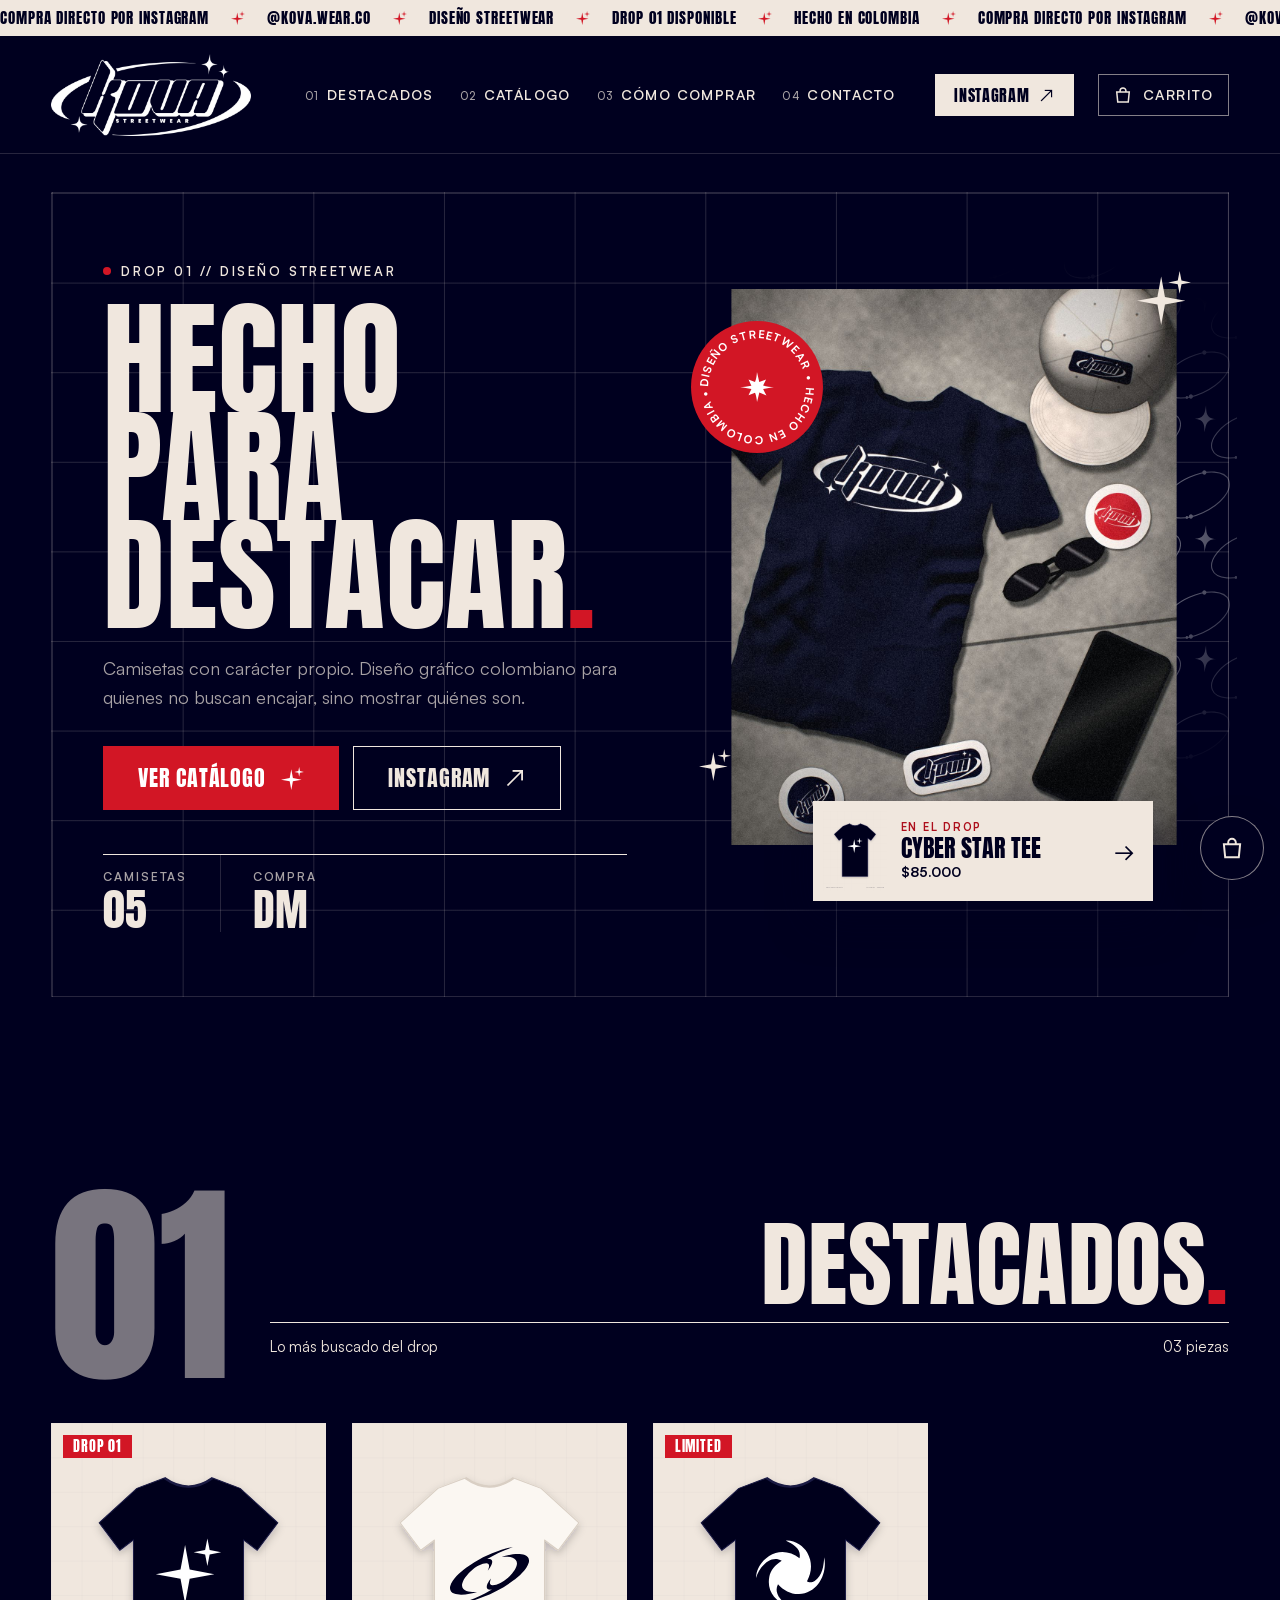
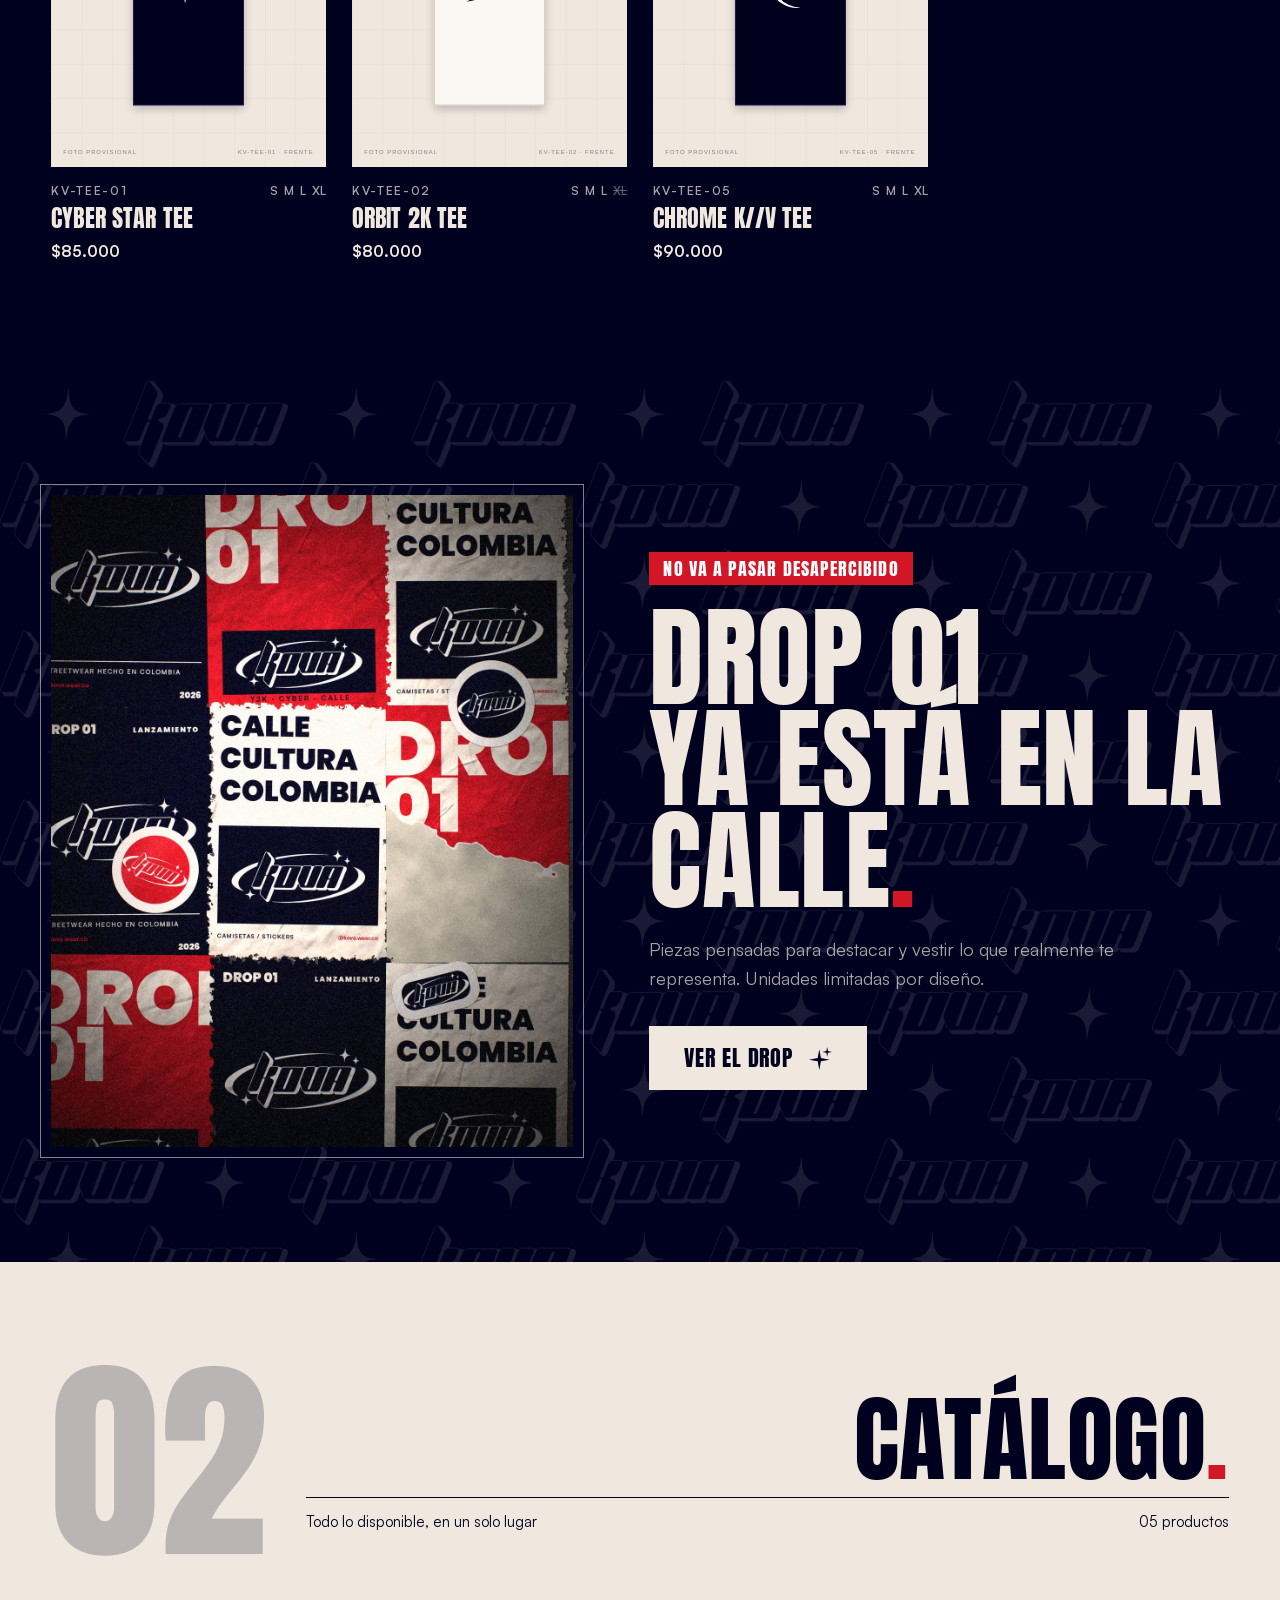
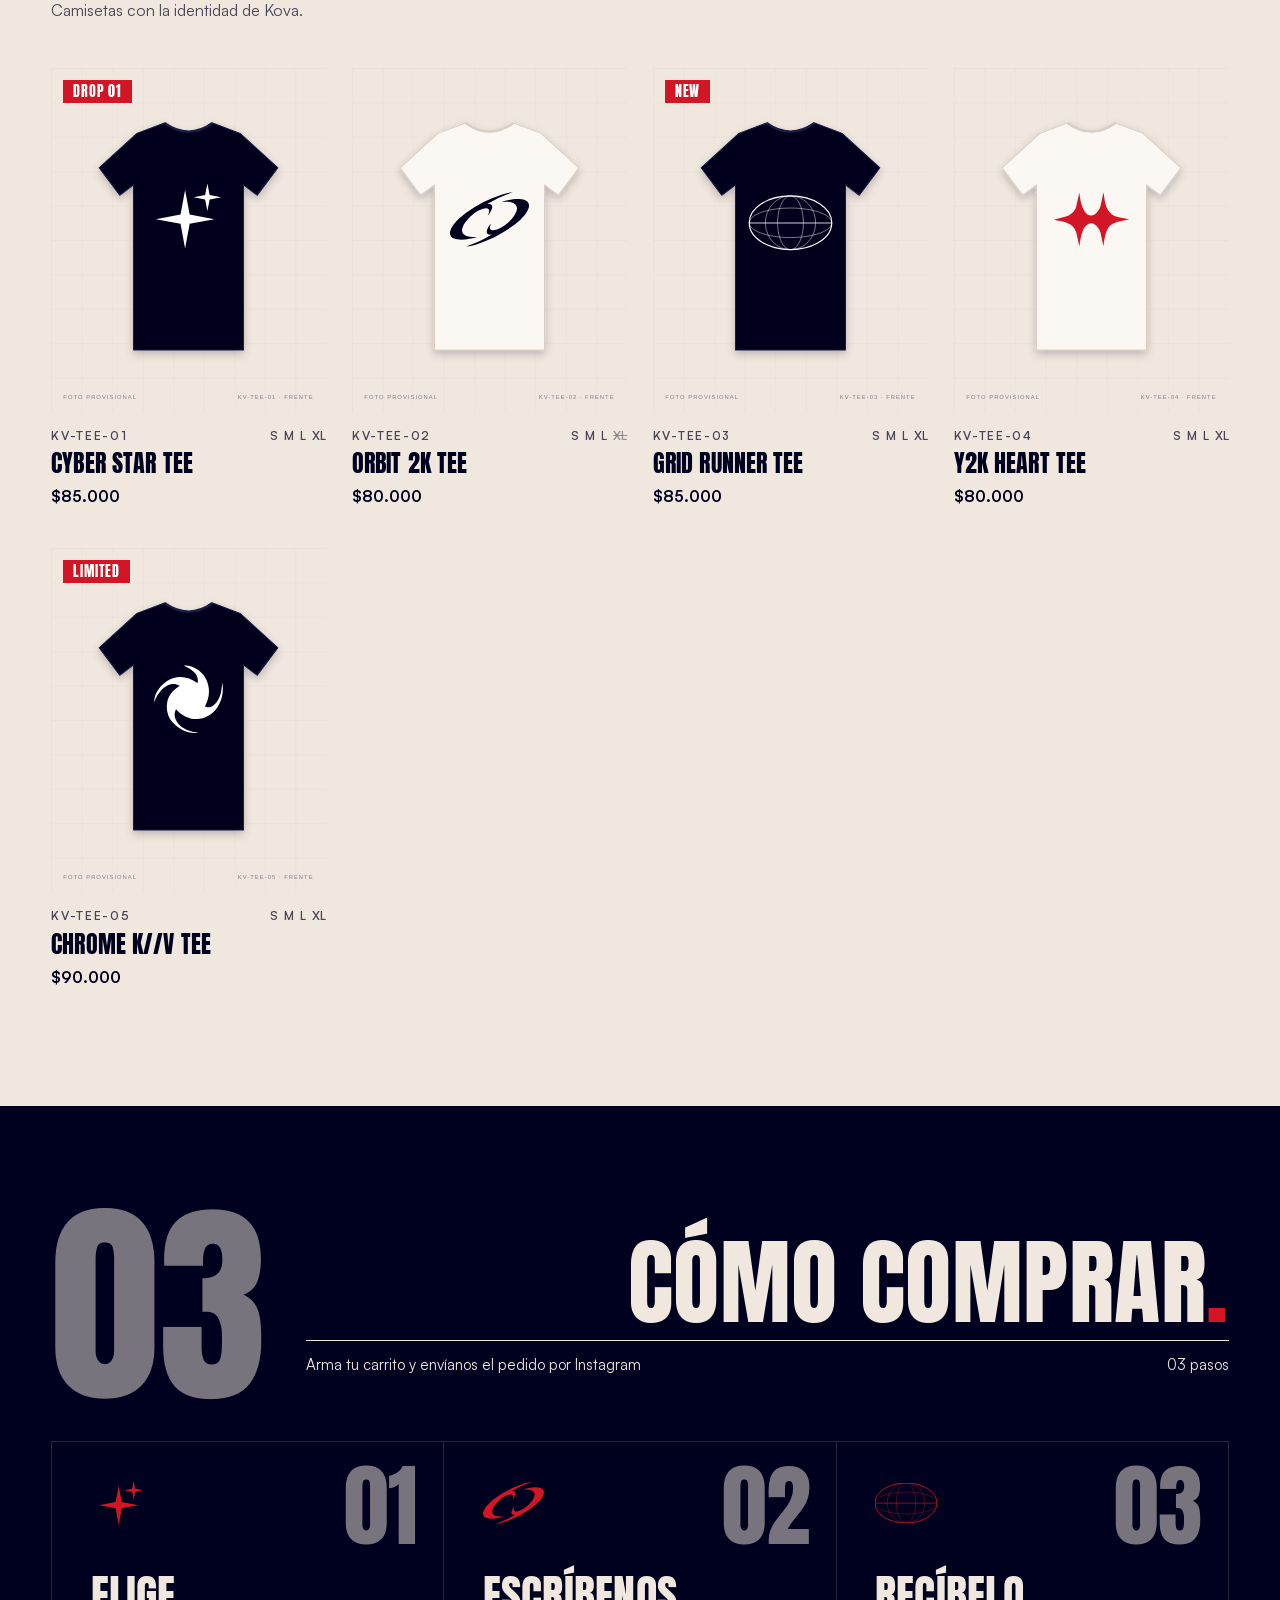
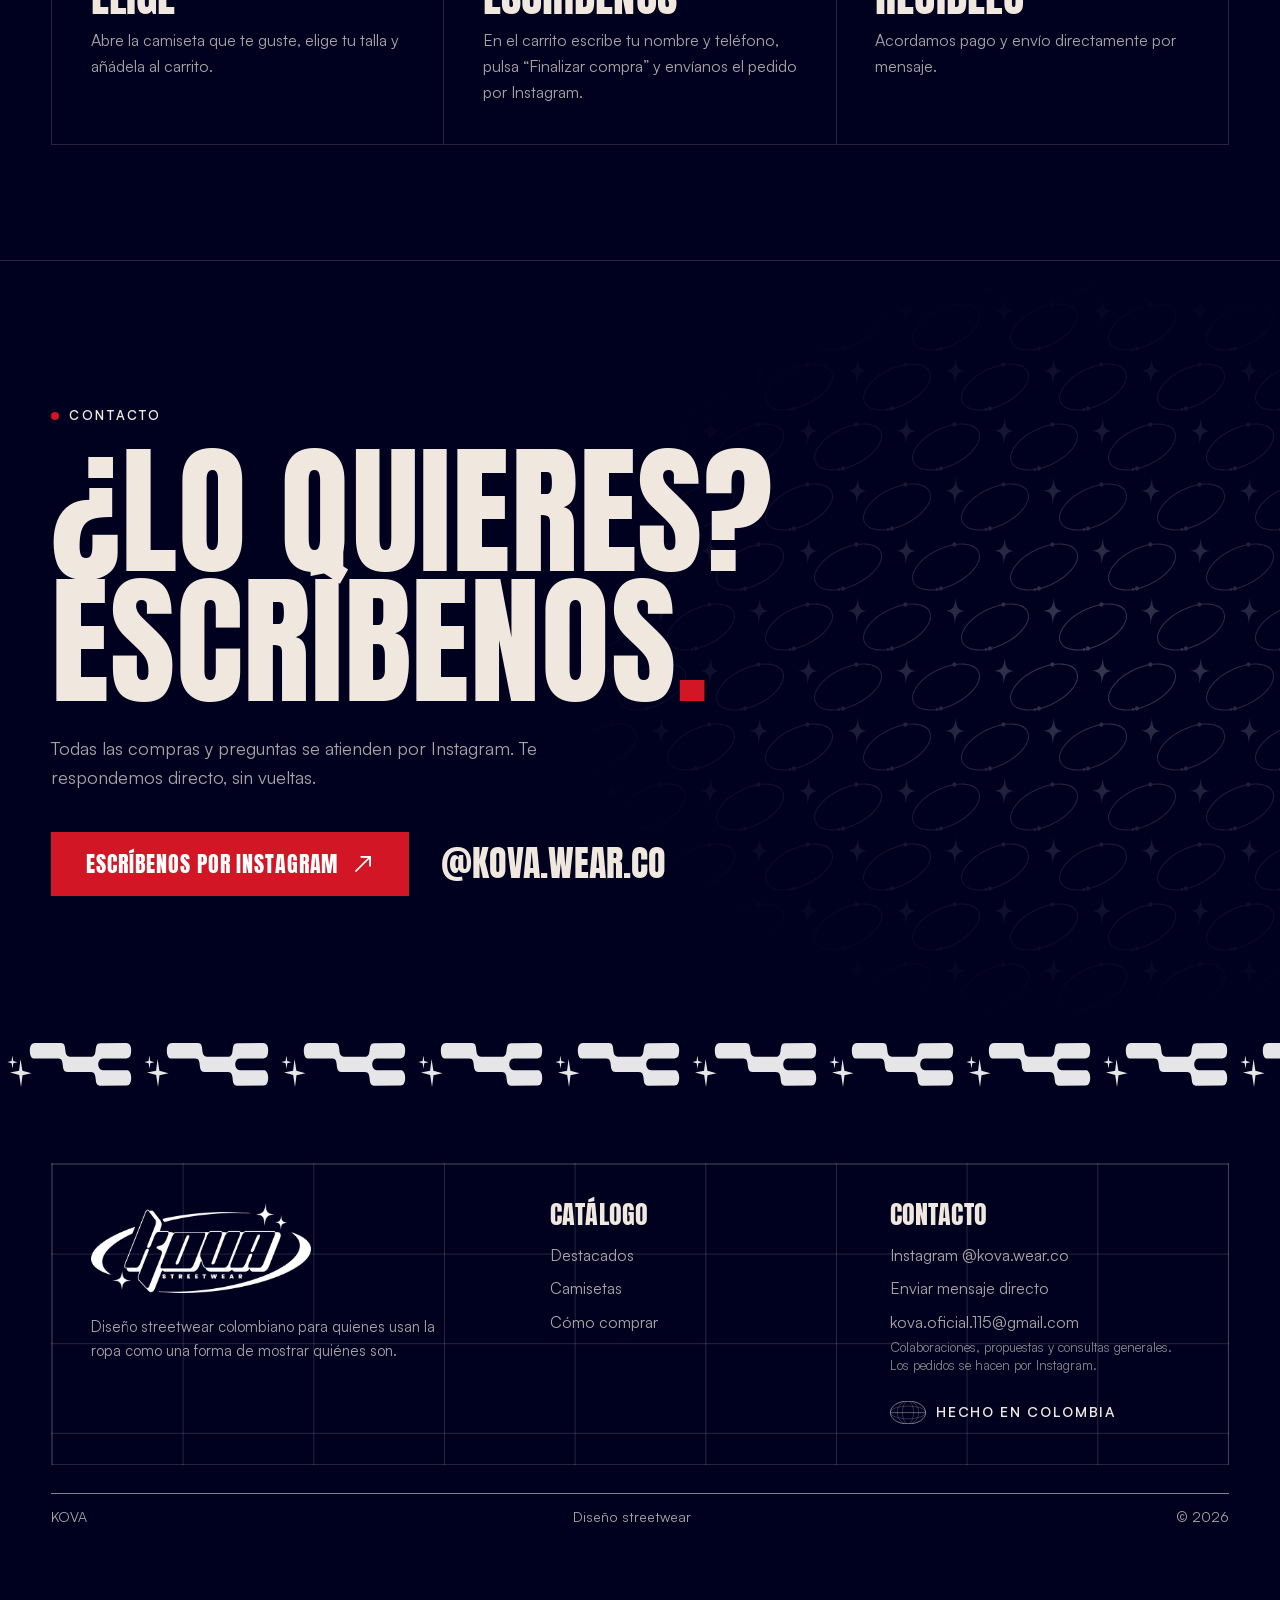
==== kova-web 2/index.html @ 088318da "Add files via upload" ====
<!doctype html>
<html lang="es">
<head>
  <meta charset="utf-8">
  <meta name="viewport" content="width=device-width, initial-scale=1">
  <title>KOVA — Diseño streetwear</title>
  <meta name="description" content="Catálogo de camisetas Kova. Diseño streetwear colombiano. Compra por Instagram.">
  <meta name="theme-color" content="#00001f">
  <link rel="icon" href="assets/brand/favicon.png" type="image/png">
  <link rel="apple-touch-icon" href="assets/brand/apple-touch-icon.png">
  <meta property="og:image" content="assets/brand/logo.png">
  <link rel="preload" href="assets/fonts/kova-display.woff2" as="font" type="font/woff2" crossorigin>
  <link rel="preload" href="assets/fonts/kova-body.woff2" as="font" type="font/woff2" crossorigin>
  <link rel="stylesheet" href="css/fonts.css">
  <link rel="stylesheet" href="css/base.css">
  <link rel="stylesheet" href="css/components.css">
  <link rel="stylesheet" href="css/pages.css">
  <script type="module" src="js/pages/home.js"></script>
</head>
<body>
  <a class="skip" href="#main">Saltar al contenido</a>
  <header class="header s-navy" data-slot="header"></header>
  <main id="main"></main>
  <footer class="footer s-navy" data-slot="footer"></footer>
  <noscript><p class="noscript">Activa JavaScript para ver el catálogo de Kova.</p></noscript>
</body>
</html>
---- kova-web 2/css/fonts.css ----
/*
 * TIPOGRAFÍAS CORPORATIVAS (Manual de marca 3.1 y 3.2)
 *   Anton Regular → 'Kova Display': titulares, destacados y subtítulos.
 *   Satoshi       → 'Kova Body':    cuerpos de texto y descripciones (variable, pesos 300–900).
 * Anton se distribuye con licencia SIL OFL (ver assets/fonts/Anton-OFL.txt).
 * Para cambiar una tipografía, reemplaza el archivo en assets/fonts/ con el mismo nombre.
 */
@font-face {
  font-family: 'Kova Display';
  src: url('../assets/fonts/kova-display.woff2') format('woff2');
  font-weight: 400;
  font-display: swap;
}
@font-face {
  font-family: 'Kova Body';
  src: url('../assets/fonts/kova-body.woff2') format('woff2');
  font-weight: 300 900;
  font-display: swap;
}
@font-face {
  font-family: 'Kova Body';
  src: url('../assets/fonts/kova-body-italic.woff2') format('woff2');
  font-weight: 300 900;
  font-style: italic;
  font-display: swap;
}
---- kova-web 2/css/base.css ----
/*
 * SISTEMA VISUAL DE KOVA (traducción web del Manual de marca)
 *
 * Paleta (3.3): Azul marino #00001F (principal) · Arena #F0E7DE (neutro) · Escarlata #D21625 (acento).
 * El blanco solo aparece en el logotipo y en texto sobre botones escarlata (contraste).
 * Las superficies alternan azul marino y arena, como las páginas del manual,
 * y llevan su retícula de líneas finas.
 */
:root {
  --navy: #00001f;
  --arena: #f0e7de;
  --scarlet: #d21625;
  --scarlet-deep: #ad0f1c;   /* escarlata en estado presionado/hover */
  --white: #ffffff;

  /* Superficie por defecto: azul marino (cada .s-arena la invierte). */
  --bg: var(--navy);
  --fg: var(--arena);
  --muted: rgb(240 231 222 / .7);
  --line: rgb(240 231 222 / .16);
  --line-strong: rgb(240 231 222 / .55);
  --ghost: rgb(240 231 222 / .5);   /* números de capítulo, como en el manual */

  --f-display: 'Kova Display', 'Anton', Impact, 'Arial Narrow', sans-serif;
  --f-body: 'Kova Body', system-ui, -apple-system, 'Segoe UI', sans-serif;

  --container: 1400px;
  --gutter: clamp(16px, 4vw, 56px);
  --cols: 9;                         /* el manual usa una retícula de 9 columnas */
  --row: clamp(72px, 7vw, 104px);
  --ease: cubic-bezier(.2, .8, .2, 1);
  --ease-out: cubic-bezier(.16, 1, .3, 1);
  --header-h: 118px;
}
@media (max-width: 960px) { :root { --cols: 6; } }
@media (max-width: 600px) { :root { --cols: 4; } }

.s-navy { --bg: var(--navy); --fg: var(--arena); --muted: rgb(240 231 222 / .7); --line: rgb(240 231 222 / .16); --line-strong: rgb(240 231 222 / .55); --ghost: rgb(240 231 222 / .5); }
.s-arena { --bg: var(--arena); --fg: var(--navy); --muted: rgb(0 0 31 / .7); --line: rgb(0 0 31 / .14); --line-strong: rgb(0 0 31 / .6); --ghost: rgb(0 0 31 / .22); }
.s-navy, .s-arena { background-color: var(--bg); color: var(--fg); }

*, *::before, *::after { box-sizing: border-box; }
* { margin: 0; }
html { scroll-behavior: smooth; scroll-padding-top: calc(var(--header-h) + 16px); -webkit-text-size-adjust: 100%; }
body {
  background: var(--navy);
  color: var(--arena);
  font-family: var(--f-body);
  font-size: 16px;
  line-height: 1.6;
  overflow-x: hidden;
  -webkit-font-smoothing: antialiased;
}
body.no-scroll { overflow: hidden; }
img, svg { display: block; max-width: 100%; }
img { height: auto; }
a { color: inherit; text-decoration: none; }
button { font: inherit; color: inherit; background: none; border: 0; cursor: pointer; }
ul { list-style: none; padding: 0; }
:focus-visible { outline: 2px solid var(--scarlet); outline-offset: 3px; }
::selection { background: var(--scarlet); color: var(--white); }

/* Anton: titulares, destacados y subtítulos (3.1). Siempre en mayúsculas y compacta. */
h1, h2, h3, .display { font-family: var(--f-display); font-weight: 400; line-height: .92; text-transform: uppercase; letter-spacing: .005em; }
/* El punto escarlata cierra los titulares, como en la pieza "YA CASI NOS VES." */
.dot { color: var(--scarlet); }

.container { width: 100%; max-width: var(--container); margin-inline: auto; padding-inline: var(--gutter); }

/* Retícula del manual: líneas finas en 9 columnas (6 en tablet, 4 en móvil). */
.grid-lines {
  background-image:
    linear-gradient(to right, var(--line) 1px, transparent 1px),
    linear-gradient(to bottom, var(--line) 1px, transparent 1px);
  background-size: calc(100% / var(--cols)) var(--row);
  border-right: 1px solid var(--line);
  border-bottom: 1px solid var(--line);
}

/* Etiqueta pequeña con punto escarlata (del afiche de lanzamiento). */
.eyebrow {
  display: inline-flex;
  align-items: center;
  gap: 10px;
  font-size: 13px;
  font-weight: 600;
  letter-spacing: .2em;
  text-transform: uppercase;
  color: var(--fg);
}
.eyebrow::before { content: ''; width: 8px; height: 8px; border-radius: 50%; background: var(--scarlet); flex: none; }

/* ---------- Íconos de marca (3.5) ----------
 * Archivos extraídos tal cual del manual; se colorean con currentColor. */
.ico {
  display: inline-block;
  flex: none;
  width: 1em;
  height: 1em;
  background-color: currentColor;
  -webkit-mask: center / contain no-repeat;
  mask: center / contain no-repeat;
}
.ico--destellos { -webkit-mask-image: url('../assets/brand/icons/destellos.svg'); mask-image: url('../assets/brand/icons/destellos.svg'); }
.ico--destello-doble { -webkit-mask-image: url('../assets/brand/icons/destello-doble.svg'); mask-image: url('../assets/brand/icons/destello-doble.svg'); }
.ico--estrella { -webkit-mask-image: url('../assets/brand/icons/estrella-8.svg'); mask-image: url('../assets/brand/icons/estrella-8.svg'); }
.ico--espiral { -webkit-mask-image: url('../assets/brand/icons/espiral.svg'); mask-image: url('../assets/brand/icons/espiral.svg'); }
.ico--globo { -webkit-mask-image: url('../assets/brand/icons/globo.svg'); mask-image: url('../assets/brand/icons/globo.svg'); }
.ico--orbita { -webkit-mask-image: url('../assets/brand/icons/orbita.svg'); mask-image: url('../assets/brand/icons/orbita.svg'); }
.ico--orbita-linea { -webkit-mask-image: url('../assets/brand/icons/orbita-linea.svg'); mask-image: url('../assets/brand/icons/orbita-linea.svg'); }
.ico--conector-1 { -webkit-mask-image: url('../assets/brand/icons/conector-1.svg'); mask-image: url('../assets/brand/icons/conector-1.svg'); }
.ico--conector-2 { -webkit-mask-image: url('../assets/brand/icons/conector-2.svg'); mask-image: url('../assets/brand/icons/conector-2.svg'); }
.ico--conector-3 { -webkit-mask-image: url('../assets/brand/icons/conector-3.svg'); mask-image: url('../assets/brand/icons/conector-3.svg'); }
.ico--conector-4 { -webkit-mask-image: url('../assets/brand/icons/conector-4.svg'); mask-image: url('../assets/brand/icons/conector-4.svg'); }
.ico--ala-izq { -webkit-mask-image: url('../assets/brand/icons/ala-izq.svg'); mask-image: url('../assets/brand/icons/ala-izq.svg'); }
.ico--ala-der { -webkit-mask-image: url('../assets/brand/icons/ala-der.svg'); mask-image: url('../assets/brand/icons/ala-der.svg'); }
.ico--wide { width: 3.1em; }

/* Destello que titila suavemente (eco de los destellos del logotipo). */
.twinkle { animation: twinkle 3.6s var(--ease) infinite; }
.twinkle--late { animation-delay: 1.4s; }
@keyframes twinkle { 0%, 70%, 100% { transform: scale(1) rotate(0); opacity: 1; } 80% { transform: scale(.6) rotate(45deg); opacity: .5; } }

.skip { position: absolute; left: -999px; top: 8px; z-index: 200; background: var(--scarlet); color: var(--white); padding: 8px 12px; }
.skip:focus { left: 8px; }
.noscript { padding: 40px var(--gutter); text-align: center; }

/* ---------- Botones ----------
 * Anton en mayúsculas, esquinas rectas como las piezas del manual.
 * Primario escarlata (acento de compra), claro arena sobre marino y de línea. */
.btn {
  position: relative;
  display: inline-flex;
  align-items: center;
  justify-content: center;
  gap: .7em;
  min-height: 52px;
  padding: 12px 26px;
  overflow: hidden;
  isolation: isolate;
  border: 1.5px solid var(--btn-line, var(--fg));
  background: var(--btn-bg, transparent);
  color: var(--btn-fg, var(--fg));
  font-family: var(--f-display);
  font-size: 18px;
  line-height: 1;
  letter-spacing: .04em;
  text-transform: uppercase;
  white-space: nowrap;
  transition: color .3s var(--ease), border-color .3s var(--ease), transform .15s var(--ease);
}
/* Relleno que entra desde la izquierda al pasar el cursor. */
.btn::before {
  content: '';
  position: absolute;
  inset: 0;
  z-index: -1;
  background: var(--btn-hover-bg, var(--fg));
  transform: scaleX(0);
  transform-origin: left;
  transition: transform .4s var(--ease-out);
}
.btn:hover::before { transform: scaleX(1); }
.btn:hover { color: var(--btn-hover-fg, var(--bg)); border-color: var(--btn-hover-bg, var(--fg)); }
.btn:active { transform: scale(.97); }
.btn .ico { font-size: 1.05em; transition: transform .5s var(--ease-out); }
.btn:hover .ico--destellos, .btn:hover .ico--estrella { transform: rotate(90deg) scale(1.15); }
.btn__arrow { font-family: var(--f-body); font-weight: 500; transition: transform .3s var(--ease); }
.btn:hover .btn__arrow { transform: translateX(4px); }

.btn--primary { --btn-bg: var(--scarlet); --btn-fg: var(--white); --btn-line: var(--scarlet); --btn-hover-bg: var(--scarlet-deep); --btn-hover-fg: var(--white); }
.btn--light { --btn-bg: var(--fg); --btn-fg: var(--bg); --btn-line: var(--fg); --btn-hover-bg: var(--scarlet); --btn-hover-fg: var(--white); }
.btn--line { --btn-hover-bg: var(--fg); }
.btn--sm { min-height: 42px; padding: 8px 18px; font-size: 16px; }
.btn--xl { min-height: 64px; padding-inline: 34px; font-size: 22px; }
.btn--block { width: 100%; }
.btn[disabled] { opacity: .5; pointer-events: none; }

/* ---------- Etiquetas (tags y estados) ---------- */
.tag {
  display: inline-flex;
  align-items: center;
  gap: 6px;
  padding: 5px 10px 4px;
  font-family: var(--f-display);
  font-size: 14px;
  line-height: 1;
  letter-spacing: .06em;
  text-transform: uppercase;
  background: var(--scarlet);
  color: var(--white);
}
.tag--navy { background: var(--navy); color: var(--arena); }
.tag--out { background: var(--arena); color: var(--navy); box-shadow: inset 0 0 0 1.5px var(--navy); }

.status { display: inline-flex; align-items: center; gap: 8px; font-size: 13px; font-weight: 600; letter-spacing: .12em; text-transform: uppercase; }
.status::before { content: ''; width: 8px; height: 8px; border-radius: 50%; background: currentColor; }
.status--on::before { background: var(--fg); box-shadow: 0 0 0 4px var(--line); animation: pulse 2.4s ease-in-out infinite; }
.status--off::before { background: var(--scarlet); }
@keyframes pulse { 50% { box-shadow: 0 0 0 7px transparent; } }

/* ---------- Aviso breve ---------- */
.toast {
  position: fixed;
  left: 50%;
  bottom: 24px;
  z-index: 300;
  display: flex;
  align-items: center;
  gap: 12px;
  max-width: calc(100% - 32px);
  padding: 14px 20px;
  background: var(--arena);
  color: var(--navy);
  border-left: 4px solid var(--scarlet);
  font-size: 14px;
  font-weight: 600;
  box-shadow: 0 12px 40px rgb(0 0 31 / .45);
  transform: translate(-50%, 160%);
  transition: transform .45s var(--ease-out);
}
.toast .ico { color: var(--scarlet); font-size: 18px; }
.toast.is-visible { transform: translate(-50%, 0); }

/* ---------- Aparición suave al hacer scroll ---------- */
.reveal { opacity: 0; transform: translateY(24px); transition: opacity .7s var(--ease-out), transform .8s var(--ease-out); transition-delay: calc(var(--i, 0) * 70ms); }
.reveal.is-in { opacity: 1; transform: none; }

@media (prefers-reduced-motion: reduce) {
  html { scroll-behavior: auto; }
  *, *::before, *::after { animation-duration: .01ms !important; animation-iteration-count: 1 !important; transition-duration: .01ms !important; transition-delay: 0s !important; }
  .reveal { opacity: 1; transform: none; }
}
---- kova-web 2/css/components.css ----
/* =========================================================
 * COMPONENTES COMPARTIDOS
 * ========================================================= */

/* ---------- Cabecera ----------
 * El logotipo principal va siempre sobre azul marino, en la esquina superior
 * izquierda, a 200 px (reducción máxima web, 2.6) y con su área de limpieza (2.5). */
.header {
  position: sticky;
  top: -36px;
  z-index: 50;
  transition: transform .45s var(--ease-out);
}
.header.is-hidden { transform: translateY(-100%); }

.marquee {
  height: 36px;
  display: flex;
  align-items: center;
  overflow: hidden;
  background: var(--arena);
  color: var(--navy);
  font-family: var(--f-display);
  font-size: 15px;
  letter-spacing: .06em;
  text-transform: uppercase;
}
.marquee__track { display: flex; width: max-content; animation: marquee 40s linear infinite; }
.marquee:hover .marquee__track { animation-play-state: paused; }
.marquee__group { display: flex; align-items: center; gap: 22px; padding-right: 22px; white-space: nowrap; }
.marquee__group .ico { font-size: 14px; color: var(--scarlet); }
@keyframes marquee { to { transform: translateX(-50%); } }

.header__bar {
  position: relative;
  z-index: 2;
  display: flex;
  align-items: center;
  gap: 24px;
  max-width: var(--container);
  margin-inline: auto;
  padding: 18px var(--gutter);
  background: var(--navy);
}
.header::after { content: ''; position: absolute; left: 0; right: 0; bottom: 0; height: 1px; background: var(--line); z-index: 3; }
.header__logo, .header__toggle { position: relative; z-index: 2; }
.header__logo { flex: none; margin-right: auto; }
.header__logo img { width: 200px; height: auto; transition: transform .5s var(--ease-out); }
.header__logo:hover img { transform: scale(1.03); }

.nav { display: flex; align-items: center; gap: 28px; }
.nav__list { display: flex; gap: 2px; }
.nav__list a {
  position: relative;
  display: flex;
  align-items: baseline;
  gap: 7px;
  padding: 10px 12px;
  font-size: 14px;
  font-weight: 600;
  letter-spacing: .1em;
  text-transform: uppercase;
  transition: color .25s;
}
.nav__num { font-size: 11px; font-weight: 500; color: var(--muted); transition: color .25s; }
.nav__list a::after {
  content: '';
  position: absolute;
  left: 12px;
  right: 12px;
  bottom: 3px;
  height: 2px;
  background: var(--scarlet);
  transform: scaleX(0);
  transform-origin: left;
  transition: transform .35s var(--ease-out);
}
.nav__list a:hover::after, .nav__list a.is-active::after { transform: scaleX(1); }
.nav__list a:hover .nav__num, .nav__list a.is-active .nav__num { color: var(--scarlet); }
.nav__foot { display: none; }

.header__toggle { display: none; width: 52px; height: 52px; border: 1px solid var(--line-strong); }
.header__toggle span { position: absolute; left: 14px; right: 14px; height: 2px; background: var(--arena); transition: transform .35s var(--ease-out), top .35s var(--ease-out); }
.header__toggle span:nth-child(1) { top: 20px; }
.header__toggle span:nth-child(2) { top: 29px; }
.is-open .header__toggle span:nth-child(1) { top: 25px; transform: rotate(45deg); }
.is-open .header__toggle span:nth-child(2) { top: 25px; transform: rotate(-45deg); }

@media (max-width: 1100px) {
  .header__toggle { display: block; }
  /* Menú a pantalla completa con la retícula del manual y enlaces en Anton. */
  .nav {
    position: fixed;
    inset: 0;
    z-index: 1;
    flex-direction: column;
    align-items: stretch;
    justify-content: flex-start;
    gap: 28px;
    padding: calc(var(--header-h) + 60px) var(--gutter) 32px;
    background-color: var(--navy);
    background-image:
      linear-gradient(to right, var(--line) 1px, transparent 1px),
      linear-gradient(to bottom, var(--line) 1px, transparent 1px);
    background-size: calc(100% / var(--cols)) var(--row);
    overflow-y: auto;
    visibility: hidden;
    clip-path: inset(0 0 100% 0);
    transition: clip-path .55s var(--ease-out), visibility 0s .55s;
  }
  .is-open .nav { visibility: visible; clip-path: inset(0); transition-delay: 0s; }
  .nav__list { flex-direction: column; gap: 0; }
  .nav__list li { opacity: 0; transform: translateY(20px); transition: opacity .4s var(--ease-out), transform .5s var(--ease-out); }
  .is-open .nav__list li { opacity: 1; transform: none; transition-delay: calc(.12s + var(--i) * 60ms); }
  .nav__list a {
    padding: 14px 0;
    gap: 16px;
    align-items: center;
    border-bottom: 1px solid var(--line);
    font-family: var(--f-display);
    font-weight: 400;
    font-size: clamp(40px, 11vw, 64px);
    line-height: 1;
    letter-spacing: .01em;
  }
  .nav__num { font-family: var(--f-body); font-size: 13px; font-weight: 600; min-width: 22px; }
  .nav__list a::after { left: 0; right: auto; width: 56px; bottom: -1px; }
  .nav__cta { min-height: 60px; font-size: 20px; }
  .nav__foot { display: flex; justify-content: space-between; gap: 12px; margin-top: auto; padding-top: 14px; border-top: 1px solid var(--line-strong); font-size: 13px; color: var(--muted); }
}

/* ---------- Encabezado de capítulo (portadas del manual) ---------- */
.chapter {
  position: relative;
  display: grid;
  grid-template-columns: auto 1fr;
  align-items: end;
  gap: clamp(16px, 3vw, 40px);
  margin-bottom: clamp(32px, 5vw, 64px);
}
.chapter__num {
  font-family: var(--f-display);
  font-size: clamp(110px, 17vw, 240px);
  line-height: .78;
  color: var(--ghost);
  margin-bottom: -.06em;
  user-select: none;
}
.chapter__body { min-width: 0; }
.chapter__title {
  font-size: clamp(48px, 7.4vw, 112px);
  text-align: right;
  overflow-wrap: anywhere;
  padding-bottom: 14px;
}
.folio {
  display: flex;
  justify-content: space-between;
  gap: 16px;
  padding-top: 12px;
  border-top: 1px solid var(--fg);
  font-size: 15px;
}
.chapter__folio span:last-child { font-variant-numeric: tabular-nums; }

@media (max-width: 600px) {
  .chapter { grid-template-columns: 1fr; gap: 0; }
  .chapter__num { font-size: 104px; margin: 0 0 14px -3px; }
  .chapter__title { text-align: left; font-size: clamp(46px, 14vw, 64px); }
  .folio { font-size: 13px; }
}

.section { position: relative; padding-block: clamp(64px, 9vw, 128px); }

/* ---------- Grid de productos ---------- */
.grid {
  display: grid;
  grid-template-columns: repeat(4, minmax(0, 1fr));
  gap: clamp(28px, 3vw, 44px) clamp(14px, 2vw, 28px);
}
@media (max-width: 1100px) { .grid { grid-template-columns: repeat(3, minmax(0, 1fr)); } }
@media (max-width: 760px) { .grid { grid-template-columns: repeat(2, minmax(0, 1fr)); gap: 28px 12px; } }

/* ---------- Tarjeta de producto ---------- */
.card__link { display: flex; flex-direction: column; height: 100%; }
.card__media {
  position: relative;
  aspect-ratio: 4 / 5;
  overflow: hidden;
  background: var(--arena);
  outline: 1px solid var(--line);
  outline-offset: -1px;
}
.card__img { position: absolute; inset: 0; width: 100%; height: 100%; object-fit: cover; transition: transform .8s var(--ease-out), opacity .5s var(--ease); }
.card__img--back { opacity: 0; }
.card__tag { position: absolute; top: 12px; left: 12px; z-index: 2; }
.card__spark {
  position: absolute;
  top: 12px;
  right: 12px;
  z-index: 2;
  font-size: 26px;
  color: var(--scarlet);
  opacity: 0;
  transform: scale(.4) rotate(-90deg);
  transition: opacity .35s var(--ease), transform .6s var(--ease-out);
}
.card__cta {
  position: absolute;
  left: 0;
  right: 0;
  bottom: 0;
  z-index: 2;
  display: flex;
  align-items: center;
  justify-content: space-between;
  padding: 13px 16px 12px;
  background: var(--navy);
  color: var(--arena);
  font-family: var(--f-display);
  font-size: 17px;
  letter-spacing: .04em;
  text-transform: uppercase;
  transform: translateY(101%);
  transition: transform .45s var(--ease-out);
}
.card__info { display: flex; flex-direction: column; gap: 6px; padding-top: 14px; }
.card__row { display: flex; align-items: center; justify-content: space-between; gap: 8px; min-height: 18px; }
.card__ref { font-size: 12px; font-weight: 600; letter-spacing: .14em; color: var(--muted); }
.card__sizes { display: flex; gap: 6px; font-size: 12px; font-weight: 600; color: var(--muted); }
.card__sizes .is-out { text-decoration: line-through; opacity: .55; }
.card__name {
  font-size: clamp(20px, 1.9vw, 26px);
  line-height: 1;
  background: linear-gradient(var(--scarlet), var(--scarlet)) 0 100% / 0 2px no-repeat;
  padding-bottom: 3px;
  width: fit-content;
  transition: background-size .45s var(--ease-out);
}
.card__price { font-size: 16px; font-weight: 700; font-variant-numeric: tabular-nums; }

@media (hover: hover) {
  .card__link:hover .card__img { transform: scale(1.05); }
  .card.has-back .card__link:hover .card__img--back { opacity: 1; }
  .card__link:hover .card__spark { opacity: 1; transform: none; }
  .card__link:hover .card__cta { transform: none; }
  .card__link:hover .card__name { background-size: 100% 2px; }
}
.card__link:focus-visible .card__cta { transform: none; }
.card.is-soldout .card__img { filter: grayscale(1); opacity: .6; }

/* ---------- Añadir rápido (junto a "Ver producto") ---------- */
.card { position: relative; }
.card__quick { position: absolute; top: 0; left: 0; right: 0; z-index: 3; aspect-ratio: 4 / 5; overflow: hidden; pointer-events: none; }
.card__quick > * { pointer-events: auto; }
.card:has(.card__quick) .card__cta { padding-right: 132px; }
.card__add {
  position: absolute;
  right: 0;
  bottom: 0;
  display: inline-flex;
  align-items: center;
  justify-content: center;
  gap: 10px;
  width: 118px;
  padding: 13px 14px 12px;
  background: var(--scarlet);
  color: var(--white);
  font-family: var(--f-display);
  font-size: 17px;
  line-height: 1.6;
  letter-spacing: .04em;
  text-transform: uppercase;
  transform: translateY(101%);
  transition: transform .45s var(--ease-out), background-color .25s;
}
.card__addPlus { font-family: var(--f-body); font-size: 22px; font-weight: 500; line-height: 1; transition: transform .35s var(--ease-out); }
.card__add:hover { background: var(--scarlet-deep); }
.card__add:hover .card__addPlus { transform: rotate(90deg); }
.card__add.is-done .card__addPlus { transform: none; }
.card__add:focus-visible { outline-color: var(--arena); outline-offset: -4px; }
.card:hover .card__cta, .card:focus-within .card__cta, .card:hover .card__add, .card:focus-within .card__add { transform: none; }

/* Selector de talla sobre la imagen. */
.card__picker {
  position: absolute;
  left: 0;
  right: 0;
  bottom: 0;
  display: flex;
  flex-wrap: wrap;
  align-items: center;
  gap: 6px;
  padding: 10px 10px 10px 14px;
  background: var(--navy);
  color: var(--arena);
  animation: picker-in .35s var(--ease-out);
}
.card__picker[hidden] { display: none; }
@keyframes picker-in { from { transform: translateY(100%); } }
.card__pickerLabel { margin-right: auto; font-family: var(--f-display); font-size: 17px; letter-spacing: .04em; text-transform: uppercase; }
.card__size {
  display: grid;
  place-items: center;
  width: 38px;
  height: 38px;
  border-radius: 50%;
  border: 1.5px solid rgb(240 231 222 / .55);
  font-family: var(--f-display);
  font-size: 16px;
  transition: background-color .2s, color .2s, border-color .2s;
}
.card__size:hover:not([disabled]) { background: var(--arena); color: var(--navy); border-color: var(--arena); }
.card__size[disabled] { opacity: .35; cursor: not-allowed; background: linear-gradient(135deg, transparent calc(50% - 1px), currentColor calc(50% - 1px) calc(50% + 1px), transparent calc(50% + 1px)); }
.card__size:focus-visible, .card__pickerClose:focus-visible { outline-color: var(--scarlet); outline-offset: 2px; }
.card__pickerClose { position: relative; width: 34px; height: 38px; }
.card__pickerClose span { position: absolute; left: 9px; right: 9px; top: 18px; height: 2px; background: var(--arena); transform: rotate(45deg); }
.card__pickerClose span + span { transform: rotate(-45deg); }
.card.is-picking .card__cta, .card.is-picking .card__add { visibility: hidden; }

/* Pantallas táctiles: no hay "hover", así que el botón queda siempre visible y compacto. */
@media (hover: none) {
  .card__add { width: 44px; height: 44px; padding: 0; transform: none; }
  .card__addLabel { position: absolute; width: 1px; height: 1px; overflow: hidden; clip: rect(0 0 0 0); white-space: nowrap; }
}
@media (max-width: 760px) {
  .card__picker { flex-wrap: nowrap; gap: 3px; padding: 7px 6px; }
  .card__pickerLabel { display: none; }
  .card__size { flex: none; width: 30px; height: 30px; font-size: 14px; border-width: 1px; }
  .card__pickerClose { flex: none; width: 24px; height: 30px; margin-left: auto; }
  .card__pickerClose span { left: 5px; right: 5px; top: 14px; }
}

@media (max-width: 760px) {
  .card__sizes { display: none; }
  .card__ref { font-size: 11px; letter-spacing: .1em; }
  .card__name { font-size: 19px; }
  .card__price { font-size: 15px; }
  .card__tag { top: 8px; left: 8px; font-size: 12px; padding: 4px 7px 3px; }
}

/* ---------- Tarjetas de categoría ---------- */
.tiles { display: grid; grid-template-columns: repeat(2, minmax(0, 1fr)); gap: clamp(14px, 2vw, 28px); }
.tile {
  position: relative;
  display: flex;
  flex-direction: column;
  justify-content: space-between;
  aspect-ratio: 5 / 4;
  overflow: hidden;
  padding: clamp(16px, 2.4vw, 28px);
  background: var(--navy);
  color: var(--arena);
  isolation: isolate;
}
.tile img { position: absolute; inset: 0; z-index: -2; width: 100%; height: 100%; object-fit: cover; transition: transform 1s var(--ease-out); }
.tile::before { content: ''; position: absolute; inset: 0; z-index: -1; background: linear-gradient(180deg, rgb(0 0 31 / .15) 30%, rgb(0 0 31 / .88)); transition: opacity .5s; }
.tile__top { display: flex; justify-content: space-between; align-items: center; font-size: 13px; font-weight: 600; letter-spacing: .14em; text-transform: uppercase; }
.tile__top .tag { background: var(--arena); color: var(--navy); }
.tile__bottom { display: flex; justify-content: space-between; align-items: flex-end; gap: 16px; padding-top: 14px; border-top: 1px solid var(--arena); }
.tile__label { font-family: var(--f-display); font-size: clamp(48px, 7vw, 108px); line-height: .85; text-transform: uppercase; }
.tile__cta { display: inline-flex; align-items: center; gap: 12px; font-size: 14px; font-weight: 600; letter-spacing: .14em; text-transform: uppercase; white-space: nowrap; }
.tile__cta .ico { font-size: 22px; color: var(--scarlet); transition: transform .5s var(--ease-out); }
.tile:hover img { transform: scale(1.06); }
.tile:hover .tile__cta .ico { transform: translateX(8px); }
@media (max-width: 760px) {
  .tiles { grid-template-columns: 1fr; }
  .tile { aspect-ratio: 4 / 3; }
  .tile__label { font-size: clamp(42px, 13vw, 64px); }
  .tile__cta { font-size: 12px; gap: 8px; }
  .tile__cta .ico { font-size: 18px; }
}

/* ---------- Sello giratorio (sticker circular de los mockups) ---------- */
.seal { position: relative; display: grid; place-items: center; width: 132px; height: 132px; border-radius: 50%; background: var(--scarlet); color: var(--white); }
.seal svg { position: absolute; inset: 0; width: 100%; height: 100%; animation: spin 24s linear infinite; }
.seal text { font-family: var(--f-body); font-size: 8.4px; font-weight: 700; fill: currentColor; }
.seal .ico { font-size: 34px; }
@keyframes spin { to { transform: rotate(360deg); } }

/* ---------- Filtros del catálogo ---------- */
.filters { display: flex; flex-wrap: wrap; gap: 10px; margin-bottom: 18px; }
.filter {
  display: inline-flex;
  align-items: center;
  gap: 10px;
  min-height: 48px;
  padding: 10px 18px;
  border: 1.5px solid var(--fg);
  font-family: var(--f-display);
  font-size: 20px;
  line-height: 1;
  text-transform: uppercase;
  transition: background-color .3s var(--ease), color .3s var(--ease), transform .15s;
}
.filter__count { font-family: var(--f-body); font-size: 12px; font-weight: 700; letter-spacing: .08em; color: var(--muted); transition: color .3s; }
.filter:hover { background: rgb(0 0 31 / .06); }
.filter.is-active { background: var(--fg); color: var(--bg); }
.filter.is-active .filter__count { color: inherit; opacity: .7; }
.filter:active { transform: scale(.97); }
.catalog__blurb { max-width: 60ch; margin-bottom: clamp(28px, 4vw, 44px); color: var(--muted); }
[data-catalog-grid] { transition: opacity .18s var(--ease); }
[data-catalog-grid].is-swapping { opacity: 0; }
@media (max-width: 600px) {
  .filters { flex-wrap: nowrap; overflow-x: auto; margin-inline: calc(-1 * var(--gutter)); padding-inline: var(--gutter); scrollbar-width: none; }
  .filters::-webkit-scrollbar { display: none; }
  .filter { flex: none; font-size: 18px; }
}

/* ---------- Pie ---------- */
.footer { padding-bottom: 28px; }
/* Patrón de conectores (3.6) como franja de cierre. */
.footer__pattern { height: 50px; background: url('../assets/brand/patterns/conectores.svg') 0 0 / 137px 100px repeat-x; opacity: .9; }
.footer__frame {
  display: grid;
  grid-template-columns: 1.4fr 1fr 1fr;
  gap: 40px;
  margin-top: clamp(48px, 6vw, 80px);
  padding: clamp(24px, 3vw, 40px);
  border-left: 1px solid var(--line);
  border-top: 1px solid var(--line);
}
.footer__brand img { width: 220px; margin-bottom: 22px; }
.footer__brand p { max-width: 34ch; color: var(--muted); font-size: 15px; }
.footer__title { font-size: 26px; margin-bottom: 16px; }
.footer__list { display: grid; gap: 8px; }
.footer__list a { position: relative; color: var(--muted); transition: color .2s, padding-left .3s var(--ease-out); }
.footer__list a::before { content: ''; position: absolute; left: 0; top: 50%; width: 10px; height: 2px; background: var(--scarlet); transform: scaleX(0); transform-origin: left; transition: transform .3s var(--ease-out); }
.footer__list a:hover { color: var(--fg); padding-left: 18px; }
.footer__list a:hover::before { transform: scaleX(1); }
.footer__made { display: flex; align-items: center; gap: 10px; margin-top: 24px; font-size: 14px; font-weight: 600; letter-spacing: .12em; text-transform: uppercase; }
.footer__made .ico { font-size: 26px; width: 1.4em; }
.footer__folio { margin-top: 28px; border-top-color: var(--line-strong); color: var(--muted); font-size: 14px; }
@media (max-width: 860px) {
  .footer__frame { grid-template-columns: 1fr 1fr; }
  .footer__brand { grid-column: 1 / -1; }
}
@media (max-width: 520px) {
  .footer__frame { grid-template-columns: 1fr; gap: 32px; --line: rgb(240 231 222 / .08); }
  .footer__brand img { width: 200px; }
  .footer__folio { flex-wrap: wrap; }
  .footer__folio span:nth-child(2) { display: none; }
}

/* ---------- Modal de contacto ---------- */
.modal {
  width: min(540px, calc(100% - 24px));
  max-height: calc(100dvh - 24px);
  margin: auto;
  padding: 0;
  border: 1px solid var(--line-strong);
  overflow: auto;
}
.modal::backdrop { background: rgb(0 0 31 / .8); backdrop-filter: blur(4px); }
.modal[open] { animation: modal-in .45s var(--ease-out); }
.modal[open]::backdrop { animation: fade-in .3s ease; }
.modal.is-closing { animation: modal-out .22s ease forwards; }
@keyframes modal-in { from { opacity: 0; transform: translateY(24px) scale(.98); } }
@keyframes modal-out { to { opacity: 0; transform: translateY(12px); } }
@keyframes fade-in { from { opacity: 0; } }
.modal__panel { position: relative; padding: clamp(24px, 5vw, 40px); --row: 64px; --cols: 6; }
.modal__close { position: absolute; top: 14px; right: 14px; width: 44px; height: 44px; border: 1px solid var(--line-strong); transition: background-color .25s, transform .3s var(--ease-out); }
.modal__close span { position: absolute; left: 12px; right: 12px; top: 21px; height: 2px; background: var(--fg); transform: rotate(45deg); }
.modal__close span + span { transform: rotate(-45deg); }
.modal__close:hover { background: var(--scarlet); border-color: var(--scarlet); transform: rotate(90deg); }
.modal__title { font-size: clamp(44px, 9vw, 64px); margin: 16px 0 24px; }
.modal__product { display: flex; gap: 16px; align-items: center; padding: 14px 0; border-block: 1px solid var(--line-strong); }
.modal__product img { width: 64px; aspect-ratio: 4 / 5; object-fit: cover; flex: none; }
.modal__product strong { display: block; font-family: var(--f-display); font-weight: 400; font-size: 24px; line-height: 1; text-transform: uppercase; }
.modal__meta { font-size: 15px; font-weight: 600; color: var(--muted); }
.modal__message { margin: 18px 0 22px; padding: 14px 16px; background: rgb(240 231 222 / .06); border-left: 3px solid var(--scarlet); font-size: 14px; color: var(--muted); }
.modal__label { display: block; font-size: 11px; font-weight: 700; letter-spacing: .18em; text-transform: uppercase; color: var(--fg); margin-bottom: 4px; }
.modal__message p { overflow-wrap: anywhere; }
.modal__hint { margin-top: 12px; font-size: 13px; color: var(--muted); text-align: center; }

/* =========================================================
 * CARRITO
 * Un solo estado (js/services/cart.js) que comparten la cabecera,
 * el botón flotante, el panel y la página carrito.html.
 * ========================================================= */

.bag { width: 20px; height: 20px; flex: none; }

/* ---------- Acceso en la cabecera ---------- */
.header__cart {
  position: relative;
  z-index: 2;
  display: inline-flex;
  align-items: center;
  gap: 10px;
  min-height: 42px;
  padding: 8px 14px;
  border: 1.5px solid var(--line-strong);
  font-size: 14px;
  font-weight: 600;
  letter-spacing: .1em;
  text-transform: uppercase;
  transition: border-color .25s, background-color .25s, color .25s;
}
.header__cart:hover { border-color: var(--fg); }
.header__cart[aria-current="page"] { border-color: var(--scarlet); }
.header__cartCount,
.cart-fab__count {
  display: inline-grid;
  place-items: center;
  min-width: 24px;
  height: 24px;
  padding: 1px 6px 0;
  border-radius: 12px;
  background: var(--scarlet);
  color: var(--white);
  font-family: var(--f-display);
  font-size: 15px;
  font-weight: 400;
  line-height: 1;
  letter-spacing: .02em;
  font-variant-numeric: tabular-nums;
}
.header__cartCount[hidden], .cart-fab__count[hidden] { display: none; }
@media (max-width: 1100px) {
  .header__cart { width: 52px; height: 52px; padding: 0; justify-content: center; border-color: var(--line-strong); }
  .header__cartLabel { position: absolute; width: 1px; height: 1px; overflow: hidden; clip: rect(0 0 0 0); white-space: nowrap; }
  .header__cartCount { position: absolute; top: -9px; right: -9px; border: 2px solid var(--navy); min-width: 26px; height: 26px; }
  .header__bar { gap: 12px; }
}

/* ---------- Botón flotante ----------
 * Escarlata (el acento de compra del manual) y circular, como el sello de los mockups. */
.cart-fab {
  position: fixed;
  right: max(16px, env(safe-area-inset-right));
  bottom: max(20px, env(safe-area-inset-bottom));
  z-index: 45;
  display: grid;
  place-items: center;
  width: 64px;
  height: 64px;
  border-radius: 50%;
  border: 1.5px solid var(--scarlet);
  background: var(--scarlet);
  color: var(--white);
  box-shadow: 0 14px 34px rgb(0 0 31 / .45);
  transition: background-color .25s, border-color .25s, color .25s, transform .35s var(--ease-out), bottom .4s var(--ease-out);
}
.cart-fab .bag { width: 26px; height: 26px; }
.cart-fab:hover { background: var(--scarlet-deep); border-color: var(--scarlet-deep); transform: translateY(-3px); }
.cart-fab:active { transform: scale(.94); }
.cart-fab:focus-visible { outline-color: var(--arena); outline-offset: 4px; box-shadow: 0 0 0 6px var(--scarlet); }
/* Vacío: sin contador y en azul marino, para no sugerir que hay algo pendiente. */
.cart-fab.is-empty { background: var(--navy); border-color: var(--line-strong); color: var(--arena); --line-strong: rgb(240 231 222 / .55); }
.cart-fab.is-empty:hover { border-color: var(--arena); }
.cart-fab__count { position: absolute; top: -6px; right: -6px; min-width: 28px; height: 28px; border: 2px solid var(--navy); background: var(--arena); color: var(--navy); font-size: 16px; border-radius: 14px; }
.cart-fab.is-bump { animation: fab-bump .5s var(--ease-out); }
.cart-fab.is-bump .cart-fab__count { animation: fab-bump .5s var(--ease-out) .08s; }
@keyframes fab-bump { 40% { transform: scale(1.16); } }
.has-sticky-cta .cart-fab { bottom: calc(76px + env(safe-area-inset-bottom)); }
/* Espacio para que el botón no tape el cierre del pie. */
body:not([data-page="cart"]) .footer { padding-bottom: 104px; }

/* ---------- Panel flotante ---------- */
.cart-panel {
  inset: auto max(16px, env(safe-area-inset-right)) 16px auto;
  width: min(460px, calc(100% - 32px));
  max-width: none;
  max-height: calc(100dvh - 32px);
  margin: 0;
  padding: 0;
  border: 1px solid var(--line-strong);
  box-shadow: 0 24px 60px rgb(0 0 31 / .5);
  overflow: hidden;
}
.cart-panel[open] { display: flex; flex-direction: column; animation: panel-in .45s var(--ease-out); }
.cart-panel.is-closing { animation: panel-out .22s ease forwards; }
.cart-panel::backdrop { background: rgb(0 0 31 / .55); backdrop-filter: blur(2px); }
.cart-panel[open]::backdrop { animation: fade-in .3s ease; }
@keyframes panel-in { from { opacity: 0; transform: translateY(28px); } }
@keyframes panel-out { to { opacity: 0; transform: translateY(16px); } }
.cart-panel__head {
  position: relative;
  display: flex;
  align-items: flex-end;
  justify-content: space-between;
  gap: 12px;
  padding: 20px 72px 16px 24px;
  border-bottom: 1px solid var(--line-strong);
}
.cart-panel__title { font-size: 48px; margin-top: 8px; }
.cart-panel__units { padding-bottom: 6px; font-size: 12px; font-weight: 700; letter-spacing: .16em; text-transform: uppercase; color: var(--muted); white-space: nowrap; }
.cart-panel__body { flex: 1 1 auto; min-height: 0; overflow-y: auto; overscroll-behavior: contain; padding: 0 24px 8px; }
.cart-panel__summary { margin-top: 6px; }
.cart-panel__foot { display: grid; gap: 10px; padding: 14px 24px 18px; border-top: 1px solid var(--line-strong); background: var(--bg); }
.cart-panel__foot[hidden], [data-filled][hidden], [data-empty-slot][hidden] { display: none; }
.cart-panel__links { display: grid; grid-template-columns: 1fr 1fr; gap: 10px; }
.cart-panel__links .btn { padding-inline: 10px; }
.cart-panel .btn--xl { min-height: 58px; font-size: 21px; }
@media (max-width: 600px) {
  /* En móvil el panel sube desde abajo y ocupa el ancho, sin tapar toda la pantalla. */
  .cart-panel { inset: auto 0 0 0; width: 100%; max-height: 90dvh; border-width: 1px 0 0; }
  .cart-panel__head { padding: 16px 68px 12px 16px; }
  .cart-panel__title { font-size: 40px; }
  .cart-panel__body { padding-inline: 16px; }
  .cart-panel__foot { padding: 12px 16px calc(14px + env(safe-area-inset-bottom)); }
}

/* ---------- Líneas del carrito ---------- */
.cart-line {
  display: grid;
  grid-template-columns: 68px minmax(0, 1fr) auto;
  grid-template-areas: "media info remove" "media qty subtotal";
  align-items: center;
  gap: 10px 14px;
  padding: 16px 0;
  border-bottom: 1px solid var(--line);
}
.cart-line__media { grid-area: media; align-self: start; display: block; aspect-ratio: 4 / 5; overflow: hidden; background: var(--arena); outline: 1px solid var(--line); outline-offset: -1px; }
.cart-line__media img { width: 100%; height: 100%; object-fit: cover; }
.cart-line__info { grid-area: info; display: grid; gap: 4px; min-width: 0; }
.cart-line__name {
  width: fit-content;
  font-family: var(--f-display);
  font-size: 22px;
  line-height: 1;
  text-transform: uppercase;
  background: linear-gradient(var(--scarlet), var(--scarlet)) 0 100% / 0 2px no-repeat;
  padding-bottom: 2px;
  transition: background-size .45s var(--ease-out);
}
.cart-line__name:hover { background-size: 100% 2px; }
.cart-line__variant { font-size: 12px; font-weight: 700; letter-spacing: .14em; text-transform: uppercase; }
.cart-line__unit { font-size: 14px; color: var(--muted); font-variant-numeric: tabular-nums; }
.cart-line__subtotal { grid-area: subtotal; justify-self: end; display: grid; justify-items: end; font-size: 17px; font-weight: 700; font-variant-numeric: tabular-nums; }
.cart-line__subLabel { font-size: 11px; font-weight: 700; letter-spacing: .16em; text-transform: uppercase; color: var(--muted); }
.cart-line__remove {
  grid-area: remove;
  align-self: start;
  justify-self: end;
  display: inline-flex;
  align-items: center;
  gap: 8px;
  min-height: 32px;
  padding: 4px 0 4px 8px;
  font-size: 12px;
  font-weight: 700;
  letter-spacing: .14em;
  text-transform: uppercase;
  color: var(--muted);
  transition: color .2s;
}
.cart-line__remove:hover { color: var(--fg); }
.cart-line__x { position: relative; width: 12px; height: 12px; }
.cart-line__x::before, .cart-line__x::after { content: ''; position: absolute; left: 0; right: 0; top: 5px; height: 2px; background: var(--scarlet); transform: rotate(45deg); }
.cart-line__x::after { transform: rotate(-45deg); }
.cart-line__remove:hover .cart-line__x { transform: rotate(90deg); transition: transform .3s var(--ease-out); }

/* Control de cantidad: esquinas rectas como los botones de Kova. */
.qty { grid-area: qty; justify-self: start; display: inline-flex; align-items: stretch; border: 1.5px solid var(--line-strong); }
.qty__btn { width: 40px; height: 40px; font-size: 20px; font-weight: 500; line-height: 1; transition: background-color .2s, color .2s; }
.qty__btn:hover:not([disabled]) { background: var(--fg); color: var(--bg); }
.qty__btn[disabled] { opacity: .3; cursor: not-allowed; }
.qty__value { display: grid; place-items: center; min-width: 38px; border-inline: 1px solid var(--line); font-family: var(--f-display); font-size: 20px; font-variant-numeric: tabular-nums; }

/* ---------- Resumen ---------- */
.cart-sum { display: grid; }
.cart-sum > div { display: flex; align-items: baseline; justify-content: space-between; gap: 16px; padding: 10px 0; border-bottom: 1px solid var(--line); }
.cart-sum dt { font-size: 12px; font-weight: 700; letter-spacing: .16em; text-transform: uppercase; color: var(--muted); }
.cart-sum dd { font-size: 16px; font-weight: 700; font-variant-numeric: tabular-nums; }
.cart-sum .cart-sum__total { padding: 14px 0 12px; border-bottom: 0; border-top: 1px solid var(--fg); margin-top: -1px; }
.cart-sum__total dt { font-family: var(--f-display); font-weight: 400; font-size: 24px; letter-spacing: .02em; color: var(--fg); }
.cart-sum__total dd { font-family: var(--f-display); font-weight: 400; font-size: 34px; line-height: 1; }
.cart-sum__note { font-size: 13px; color: var(--muted); }

/* ---------- Datos del comprador ---------- */
.buyer { margin-top: 18px; }
.cart-label { margin-bottom: 12px; font-size: 13px; font-weight: 700; letter-spacing: .16em; text-transform: uppercase; }
.field { display: grid; gap: 6px; margin-bottom: 14px; }
.field__label { font-size: 13px; font-weight: 600; color: var(--muted); }
.field__label span { color: var(--scarlet); }
.field__input {
  width: 100%;
  height: 50px;
  padding: 0 14px;
  border: 1.5px solid var(--line-strong);
  border-radius: 0;
  background: transparent;
  color: var(--fg);
  font: 500 16px/1.2 var(--f-body);
  transition: border-color .2s, background-color .2s;
}
.field__input::placeholder { color: var(--fg); opacity: .38; }
.field__input:hover { border-color: var(--fg); }
.field__input:focus { border-color: var(--fg); background: rgb(240 231 222 / .05); }
.s-arena .field__input:focus { background: rgb(0 0 31 / .04); }
.field.is-error .field__input { border-color: var(--scarlet); }
.field__error { display: flex; gap: 8px; align-items: baseline; font-size: 13px; font-weight: 600; }
.field__error:empty { display: none; }
.field__error::before { content: ''; flex: none; width: 7px; height: 7px; border-radius: 50%; background: var(--scarlet); transform: translateY(-1px); }
.checkout-state { margin: 2px 0 14px; font-size: 13px; letter-spacing: .04em; text-transform: none; line-height: 1.4; }
.checkout-state.is-error { font-weight: 700; }
.checkout-state.is-error::before { animation: none; }

/* ---------- Carrito vacío ---------- */
.cart-empty { display: grid; justify-items: start; gap: 12px; padding: 28px 0 20px; }
.cart-empty__ico { font-size: 52px; width: 1.4em; color: var(--scarlet); }
.cart-empty__title { font-family: var(--f-display); font-size: 44px; line-height: .92; text-transform: uppercase; }
.cart-empty__text { color: var(--muted); max-width: 36ch; margin-bottom: 8px; }

/* ---------- Aviso de compra iniciada (sobre el modal de contacto) ---------- */
.notice-steps { display: grid; gap: 10px; padding: 0; margin: 0 0 16px; list-style: none; counter-reset: notice; }
.notice-steps li { position: relative; padding-left: 38px; font-size: 15px; counter-increment: notice; }
.notice-steps li::before { content: counter(notice, decimal-leading-zero); position: absolute; left: 0; top: -1px; font-family: var(--f-display); font-size: 20px; line-height: 1.2; color: var(--scarlet); }
.notice-warning { display: flex; align-items: center; gap: 10px; padding: 10px 14px; background: var(--arena); color: var(--navy); font-size: 14px; font-weight: 700; }
.notice-warning .ico { color: var(--scarlet); font-size: 16px; }
.notice-message__text {
  display: block;
  width: 100%;
  min-height: 132px;
  margin: 6px 0 12px;
  padding: 10px 12px;
  border: 1px solid var(--line-strong);
  border-radius: 0;
  background: transparent;
  color: var(--fg);
  font: 13px/1.5 var(--f-body);
  resize: vertical;
}
.checkout-notice.is-copy-failed .notice-message { border-left-color: var(--arena); }
.checkout-notice.is-copy-failed .notice-message__text { min-height: 200px; border-color: var(--fg); }
.notice-clear { display: block; margin: 14px auto 0; font-size: 13px; font-weight: 600; color: var(--muted); text-decoration: underline; text-underline-offset: 3px; transition: color .2s; }
.notice-clear:hover { color: var(--fg); }

/* ---------- Pie: correo de contacto ---------- */
.footer__mail a { overflow-wrap: anywhere; }
.footer__mail small { display: block; max-width: 32ch; margin-top: 2px; font-size: 13px; line-height: 1.45; color: var(--muted); opacity: .8; }
---- kova-web 2/css/pages.css ----
/* =========================================================
 * PÁGINAS
 * ========================================================= */

/* ---------- Inicio: hero ----------
 * Composición tipo portada del manual: marco con retícula, titular grande en Anton
 * y la fotografía de campaña con los destellos del logotipo. */
.hero { padding-block: clamp(20px, 3vw, 40px) clamp(56px, 7vw, 96px); overflow: hidden; }
.hero__frame {
  position: relative;
  display: grid;
  grid-template-columns: minmax(0, 1.08fr) minmax(0, 1fr);
  align-items: center;
  gap: clamp(32px, 5vw, 80px);
  padding: clamp(28px, 5vw, 72px) clamp(20px, 4vw, 56px);
  border-left: 1px solid var(--line);
  border-top: 1px solid var(--line);
}
.hero__title {
  margin-top: 22px;
  font-size: clamp(76px, 9.8vw, 156px);
  line-height: .86;
}
.hero__title > span { display: inline-block; animation: rise 1s var(--ease-out) both; }
.hero__title > span:nth-child(2) { animation-delay: .08s; }
.hero__title > span:nth-child(3) { animation-delay: .16s; }
@keyframes rise { from { opacity: 0; transform: translateY(.35em); } }
.hero__eyebrow, .hero__lead, .hero__actions, .hero__stats { animation: rise .9s var(--ease-out) .25s both; }
.hero__lead { max-width: 46ch; margin-top: 26px; font-size: 18px; color: var(--muted); }
.hero__actions { display: flex; flex-wrap: wrap; gap: 14px; margin-top: 34px; }
.hero__stats { display: grid; grid-template-columns: repeat(3, auto); justify-content: start; margin-top: 44px; border-top: 1px solid var(--fg); }
.hero__stats div { padding: 12px 32px 0 0; margin-right: 32px; border-right: 1px solid var(--line); }
.hero__stats div:last-child { border-right: 0; margin-right: 0; }
.hero__stats dt { font-size: 12px; font-weight: 600; letter-spacing: .16em; text-transform: uppercase; color: var(--muted); }
.hero__stats dd { font-family: var(--f-display); font-size: 44px; line-height: 1.05; }

.hero__visual { position: relative; padding: 0 0 56px 40px; }
.hero__pattern {
  position: absolute;
  inset: -40px -60px 20px 0;
  background: url('../assets/brand/patterns/orbitas.svg') 0 0 / 98px 120px;
  opacity: .35;
  -webkit-mask: radial-gradient(ellipse 65% 60% at 70% 45%, #000 35%, transparent 72%);
  mask: radial-gradient(ellipse 65% 60% at 70% 45%, #000 35%, transparent 72%);
}
.hero__photo { position: relative; aspect-ratio: 4 / 5; overflow: hidden; animation: photo-in 1.2s var(--ease-out) .1s both; }
.hero__photo img { width: 100%; height: 100%; object-fit: cover; }
@keyframes photo-in { from { clip-path: inset(100% 0 0 0); } to { clip-path: inset(0); } }
.hero__spark { position: absolute; top: -18px; right: -14px; font-size: 54px; color: var(--arena); }
.hero__spark--b { top: auto; right: auto; bottom: 120px; left: 8px; font-size: 32px; }
.hero__seal { position: absolute; top: 32px; left: 0; animation: rise .9s var(--ease-out) .6s both; }
.hero__pick {
  position: absolute;
  right: 24px;
  bottom: 0;
  display: flex;
  align-items: center;
  gap: 14px;
  width: min(340px, 86%);
  padding: 10px 18px 10px 10px;
  background: var(--arena);
  color: var(--navy);
  box-shadow: 0 18px 40px rgb(0 0 31 / .5);
  animation: rise .9s var(--ease-out) .75s both;
  transition: transform .4s var(--ease-out);
}
.hero__pick:hover { transform: translateY(-4px); }
.hero__pick img { width: 64px; aspect-ratio: 4 / 5; object-fit: cover; flex: none; }
.hero__pick > span:not(.btn__arrow) { display: grid; flex: 1; min-width: 0; }
.hero__pick small { font-size: 11px; font-weight: 700; letter-spacing: .16em; text-transform: uppercase; color: var(--scarlet-deep); }
.hero__pick strong { font-family: var(--f-display); font-weight: 400; font-size: 24px; line-height: 1.05; text-transform: uppercase; white-space: nowrap; overflow: hidden; text-overflow: ellipsis; }
.hero__pick em { font-style: normal; font-weight: 700; font-size: 14px; }
.hero__pick .btn__arrow { font-size: 22px; }
.hero__pick:hover .btn__arrow { transform: translateX(4px); }

@media (max-width: 960px) {
  .hero__frame { grid-template-columns: 1fr; }
  .hero__visual { max-width: 560px; width: 100%; margin-inline: auto; padding-left: 0; }
  .hero__seal { left: -12px; }
}
@media (max-width: 600px) {
  .hero { padding-top: 12px; }
  .hero__frame { padding: 28px 16px 36px; gap: 36px; }
  .hero__title { font-size: clamp(64px, 22vw, 96px); margin-top: 16px; }
  .hero__lead { font-size: 16px; }
  .hero__actions { flex-direction: column; }
  .hero__actions .btn { width: 100%; }
  .hero__stats { grid-template-columns: repeat(3, 1fr); margin-top: 32px; }
  .hero__stats div { padding-right: 0; margin-right: 0; padding-left: 12px; }
  .hero__stats div:first-child { padding-left: 0; }
  .hero__stats dd { font-size: 34px; }
  .hero__visual { padding-bottom: 40px; }
  .hero__seal { width: 96px; height: 96px; top: -30px; left: auto; right: 8px; }
  .hero__seal .ico { font-size: 26px; }
  .hero__spark { display: none; }
  .hero__spark--b { display: block; bottom: 90px; left: 10px; }
  .hero__pick { right: 12px; left: 12px; width: auto; }
}

/* ---------- Banda promocional ----------
 * Fotografía de campaña + patrón "kova" (3.6) como textura de fondo. */
.promo { position: relative; padding-block: clamp(64px, 9vw, 128px); overflow: hidden; }
.promo__pattern { position: absolute; inset: 0; background: url('../assets/brand/patterns/kova.svg') 0 0 / 288px 169px; opacity: .1; }
@media (max-width: 860px) { .promo__pattern { opacity: .06; } }
.promo__inner { position: relative; display: grid; grid-template-columns: minmax(0, .9fr) minmax(0, 1fr); align-items: center; gap: clamp(32px, 6vw, 96px); }
.promo__photo { aspect-ratio: 4 / 5; overflow: hidden; outline: 1px solid var(--line-strong); outline-offset: 10px; }
.promo__photo img { width: 100%; height: 100%; object-fit: cover; transition: transform 1.2s var(--ease-out); }
.promo__photo:hover img { transform: scale(1.04); }
.promo__tag { font-size: 18px; padding: 8px 14px 7px; }
.promo__title { font-size: clamp(60px, 8.6vw, 136px); margin: 22px 0 24px; }
.promo__copy p { max-width: 42ch; font-size: 18px; color: var(--muted); margin-bottom: 34px; }
@media (max-width: 860px) {
  .promo__inner { grid-template-columns: 1fr; }
  .promo__photo { aspect-ratio: 4 / 3; outline-offset: 6px; }
  .promo__copy .btn { width: 100%; }
}

/* ---------- Cómo comprar ---------- */
.steps { display: grid; grid-template-columns: repeat(3, minmax(0, 1fr)); counter-reset: step; padding: 0; list-style: none; border-top: 1px solid var(--line); border-left: 1px solid var(--line); }
.step { position: relative; padding: clamp(24px, 3vw, 40px); border-right: 1px solid var(--line); border-bottom: 1px solid var(--line); overflow: hidden; transition: background-color .4s var(--ease); }
.step:hover { background: rgb(240 231 222 / .04); }
.step__num { position: absolute; right: clamp(16px, 2vw, 28px); top: clamp(14px, 2vw, 24px); font-family: var(--f-display); font-size: clamp(72px, 7vw, 104px); line-height: .9; color: var(--ghost); pointer-events: none; transition: transform .6s var(--ease-out); }
.step:hover .step__num { transform: translateY(-6px); }
.step__ico { font-size: 44px; width: 1.4em; margin-bottom: 44px; color: var(--scarlet); }
.step__title { font-size: clamp(34px, 3.4vw, 48px); margin-bottom: 12px; }
.step p { max-width: 30ch; color: var(--muted); }
@media (max-width: 860px) {
  .steps { grid-template-columns: 1fr; }
  .step { display: grid; grid-template-columns: 56px 1fr; column-gap: 16px; align-items: start; }
  .step__ico { grid-row: span 2; margin: 4px 0 0; font-size: 36px; }
  .step__num { font-size: 64px; }
  .step__title, .step p { padding-right: 64px; }
}

/* ---------- Contacto ---------- */
.contact { position: relative; padding-block: clamp(80px, 11vw, 160px); overflow: hidden; border-top: 1px solid var(--line); }
.contact__pattern {
  position: absolute;
  inset: 0;
  background: url('../assets/brand/patterns/orbitas.svg') 0 0 / 98px 120px;
  opacity: .22;
  -webkit-mask: radial-gradient(ellipse 60% 70% at 85% 50%, #000, transparent 70%);
  mask: radial-gradient(ellipse 60% 70% at 85% 50%, #000, transparent 70%);
}
.contact__inner { position: relative; }
.contact__title { font-size: clamp(68px, 11vw, 176px); margin: 20px 0 28px; }
.contact__lead { max-width: 48ch; font-size: 18px; color: var(--muted); }
.contact__actions { display: flex; flex-wrap: wrap; align-items: center; gap: 18px 32px; margin-top: 40px; }
.contact__handle { font-family: var(--f-display); font-size: clamp(26px, 3vw, 36px); text-transform: uppercase; background: linear-gradient(var(--scarlet), var(--scarlet)) 0 100% / 0 3px no-repeat; transition: background-size .45s var(--ease-out); }
.contact__handle:hover { background-size: 100% 3px; }
@media (max-width: 600px) {
  .contact__title { font-size: clamp(60px, 19vw, 88px); }
  .contact__actions .btn { width: 100%; white-space: normal; }
}

/* ---------- Página de producto ---------- */
.pdp { padding-block: 22px clamp(64px, 8vw, 112px); }
.crumbs { display: flex; flex-wrap: wrap; align-items: center; gap: 10px; margin-bottom: clamp(20px, 3vw, 36px); font-size: 13px; font-weight: 600; letter-spacing: .1em; text-transform: uppercase; color: var(--muted); }
.crumbs a:hover { color: var(--fg); }
.crumbs .ico { font-size: 11px; color: var(--scarlet); }
.crumbs [aria-current] { color: var(--fg); }
.pdp__grid { display: grid; grid-template-columns: minmax(0, 1.12fr) minmax(0, 1fr); gap: clamp(28px, 5vw, 80px); align-items: start; }

.gallery { display: grid; gap: 12px; }
.gallery__main { position: relative; aspect-ratio: 4 / 5; overflow: hidden; background: var(--arena); touch-action: pan-y; }
.gallery__img { position: absolute; inset: 0; width: 100%; height: 100%; object-fit: cover; opacity: 0; transform: scale(1.03); transition: opacity .5s var(--ease), transform .8s var(--ease-out); }
.gallery__img.is-active { opacity: 1; transform: none; }
.gallery__count { position: absolute; right: 16px; top: 14px; font-size: 13px; font-weight: 600; letter-spacing: .12em; color: var(--navy); }
.gallery__thumbs { display: flex; gap: 10px; }
.gallery__thumb { width: 84px; aspect-ratio: 4 / 5; overflow: hidden; background: var(--arena); outline: 1.5px solid transparent; outline-offset: 3px; opacity: .55; transition: opacity .25s, outline-color .25s; }
.gallery__thumb img { width: 100%; height: 100%; object-fit: cover; }
.gallery__thumb:hover { opacity: .85; }
.gallery__thumb.is-active { opacity: 1; outline-color: var(--fg); }

.pdp__info { position: sticky; top: calc(var(--header-h) + 24px); }
.pdp__top { display: flex; align-items: center; justify-content: space-between; gap: 12px; }
.pdp__name { font-size: clamp(56px, 6.6vw, 104px); margin: 16px 0 20px; overflow-wrap: anywhere; }
.pdp__priceRow { display: flex; align-items: center; justify-content: space-between; gap: 16px; padding: 14px 0; border-block: 1px solid var(--fg); }
.pdp__price { font-family: var(--f-display); font-size: 38px; line-height: 1; font-variant-numeric: tabular-nums; }
.pdp__desc { margin: 22px 0 26px; font-size: 17px; color: var(--muted); max-width: 52ch; }
.pdp__note { display: flex; align-items: center; gap: 10px; margin-top: 14px; font-size: 14px; color: var(--muted); }
.pdp__note .ico { font-size: 22px; width: 1.4em; color: var(--fg); }

/* Selector de tallas: la talla elegida se encierra en un círculo, como en la etiqueta colgante. */
.sizes { border: 0; padding: 0; margin: 0 0 24px; }
.sizes__legend { display: flex; justify-content: space-between; width: 100%; margin-bottom: 12px; font-size: 13px; font-weight: 700; letter-spacing: .16em; text-transform: uppercase; }
.sizes__hint { font-weight: 500; letter-spacing: .04em; text-transform: none; color: var(--muted); }
.sizes__list { display: flex; flex-wrap: wrap; gap: 10px; }
.size { position: relative; cursor: pointer; }
.size input { position: absolute; opacity: 0; pointer-events: none; }
.size span {
  display: grid;
  place-items: center;
  width: 58px;
  height: 58px;
  border-radius: 50%;
  border: 1.5px solid var(--line-strong);
  font-family: var(--f-display);
  font-size: 22px;
  transition: border-color .25s, background-color .25s, color .25s, transform .2s var(--ease-out);
}
.size:hover span { border-color: var(--fg); }
.size input:checked + span { border-color: var(--fg); background: var(--fg); color: var(--bg); transform: scale(1.06); }
.size input:focus-visible + span { outline: 2px solid var(--scarlet); outline-offset: 3px; }
.size.is-out { cursor: not-allowed; }
.size.is-out span { opacity: .35; background: linear-gradient(135deg, transparent calc(50% - 1px), currentColor calc(50% - 1px) calc(50% + 1px), transparent calc(50% + 1px)); }
.sizes.is-error .sizes__hint { color: var(--scarlet); font-weight: 700; }
.sizes.is-error .sizes__list { animation: nudge .4s var(--ease); }
.sizes.is-error .size:not(.is-out) span { border-color: var(--scarlet); }
@keyframes nudge { 25% { transform: translateX(-6px); } 75% { transform: translateX(6px); } }

/* Etiqueta colgante (mockup de etiquetas del manual): marca responsive + datos del producto. */
.hangtag {
  position: relative;
  display: grid;
  grid-template-columns: auto 1fr;
  align-items: center;
  gap: 8px 22px;
  margin-top: 30px;
  padding: 26px 24px 18px 26px;
  border: 1px solid var(--line-strong);
}
.hangtag__hole { position: absolute; top: 50%; left: -9px; width: 18px; height: 18px; margin-top: -9px; border-radius: 50%; background: var(--bg); border: 1px solid var(--line-strong); }
.hangtag__mark { width: 72px; height: auto; transition: transform 1.2s var(--ease-out); }
.hangtag:hover .hangtag__mark { transform: rotate(90deg); }
.hangtag__list { display: grid; gap: 4px; font-size: 15px; }
.hangtag__list li { display: flex; align-items: center; gap: 10px; }
.hangtag__list li::before { content: ''; width: 6px; height: 6px; border-radius: 50%; background: var(--scarlet); }
.hangtag__ref { grid-column: 1 / -1; padding-top: 10px; margin-top: 6px; border-top: 1px dashed var(--line-strong); font-size: 12px; font-weight: 600; letter-spacing: .2em; color: var(--muted); text-align: right; }

/* Barra fija de compra (móvil). */
.sticky-cta {
  position: fixed;
  left: 0;
  right: 0;
  bottom: 0;
  z-index: 40;
  display: none;
  align-items: center;
  justify-content: space-between;
  gap: 12px;
  padding: 10px var(--gutter) calc(10px + env(safe-area-inset-bottom));
  border-top: 1px solid var(--line-strong);
  transform: translateY(100%);
  visibility: hidden;
  transition: transform .4s var(--ease-out), visibility 0s .4s;
}
.sticky-cta.is-visible { transform: none; visibility: visible; transition-delay: 0s; }
.sticky-cta strong { display: block; font-family: var(--f-display); font-weight: 400; font-size: 20px; line-height: 1.05; text-transform: uppercase; }
.sticky-cta span { font-size: 14px; font-weight: 600; color: var(--muted); }
.sticky-cta > div { min-width: 0; }
.sticky-cta strong { white-space: nowrap; overflow: hidden; text-overflow: ellipsis; }

@media (max-width: 860px) {
  .pdp__grid { grid-template-columns: 1fr; }
  .pdp__info { position: static; }
  .gallery { margin-inline: calc(-1 * var(--gutter)); }
  .gallery__thumbs { padding-inline: var(--gutter); }
  .sticky-cta { display: flex; }
  .footer { padding-bottom: 96px; }
}

/* ---------- 404 ---------- */
.notfound { padding-block: clamp(40px, 6vw, 80px) clamp(80px, 10vw, 140px); }
.notfound__frame { padding: clamp(32px, 6vw, 80px) clamp(20px, 5vw, 64px); border-left: 1px solid var(--line); border-top: 1px solid var(--line); }
.notfound__pill { display: inline-block; padding: 10px 20px 9px; border-radius: 10px; background: var(--arena); color: var(--navy); font-family: var(--f-display); font-size: 20px; text-transform: uppercase; }
.notfound__title { font-size: clamp(56px, 9vw, 140px); margin: 26px 0 20px; }
.notfound p { color: var(--muted); margin-bottom: 32px; max-width: 46ch; }

/* Selector de color (solo si el producto define `colors`). */
.color > span { background: var(--swatch); }
.color__name { position: absolute; width: 1px; height: 1px; overflow: hidden; clip: rect(0 0 0 0); white-space: nowrap; }
.color input:checked + span { background: var(--swatch); box-shadow: 0 0 0 3px var(--bg), 0 0 0 5px var(--fg); }

/* ---------- Página del carrito ----------
 * Lista a la izquierda (como una tabla) y resumen fijo a la derecha en azul marino,
 * con la retícula del manual. */
.cartpage { padding-top: 22px; }
.cartpage__grid { display: grid; grid-template-columns: minmax(0, 1fr) minmax(340px, 410px); gap: clamp(24px, 4vw, 56px); align-items: start; }
.cartpage__grid[hidden], .cartpage__empty[hidden] { display: none; }
.cartpage__cols, .cartpage .cart-line { grid-template-columns: 96px minmax(0, 1fr) 150px 130px 92px; }
.cartpage__cols {
  display: grid;
  gap: 18px;
  padding-bottom: 12px;
  border-bottom: 1px solid var(--fg);
  font-size: 12px;
  font-weight: 700;
  letter-spacing: .16em;
  text-transform: uppercase;
  color: var(--muted);
}
.cartpage__cols span:first-child { grid-column: span 2; }
.cartpage__cols span:nth-child(3), .cartpage__cols span:nth-child(4) { text-align: right; }
.cartpage .cart-line { grid-template-areas: "media info qty subtotal remove"; gap: 18px; padding: 20px 0; }
.cartpage .cart-line__media { align-self: center; }
.cartpage .cart-line__name { font-size: clamp(24px, 2.2vw, 30px); }
.cartpage .cart-line__subtotal { font-size: 18px; }
.cartpage .cart-line__subLabel { position: absolute; width: 1px; height: 1px; overflow: hidden; clip: rect(0 0 0 0); }
.cartpage .cart-line__remove { align-self: center; }
.cartpage .qty { justify-self: start; }
.cartpage__back { display: inline-flex; align-items: center; gap: 10px; margin-top: 22px; font-size: 14px; font-weight: 600; letter-spacing: .1em; text-transform: uppercase; background: linear-gradient(var(--scarlet), var(--scarlet)) 0 100% / 0 2px no-repeat; padding-bottom: 3px; transition: background-size .45s var(--ease-out); }
.cartpage__back:hover { background-size: 100% 2px; }
.cartpage__back:hover .btn__arrow { transform: translateX(-4px); }

.cartpage__summary {
  position: sticky;
  top: calc(var(--header-h) + 24px);
  padding: clamp(22px, 3vw, 32px);
  border-left: 1px solid var(--line);
  border-top: 1px solid var(--line);
  --row: 64px;
  --cols: 6;
}
.cartpage__sumTitle { font-size: clamp(44px, 4.4vw, 60px); margin: 12px 0 14px; }
.cartpage__continue { margin-top: 10px; }
.cartpage__note { display: flex; gap: 10px; margin-top: 16px; font-size: 13px; color: var(--muted); }
.cartpage__note .ico { flex: none; font-size: 20px; width: 1.4em; color: var(--fg); }

.cartpage__empty { padding: clamp(24px, 5vw, 64px) clamp(20px, 5vw, 64px); border-left: 1px solid var(--line); border-top: 1px solid var(--line); }
.cartpage__empty .cart-empty { padding: 0; }
.cartpage__empty .cart-empty__title { font-size: clamp(52px, 8vw, 120px); }
.cartpage__empty .btn { width: auto; min-height: 64px; padding-inline: 34px; font-size: 22px; }

@media (max-width: 1100px) {
  .cartpage__cols, .cartpage .cart-line { grid-template-columns: 84px minmax(0, 1fr) 132px 112px 40px; }
  .cartpage .cart-line__removeLabel { position: absolute; width: 1px; height: 1px; overflow: hidden; clip: rect(0 0 0 0); }
  .cartpage .cart-line__remove { width: 40px; height: 40px; padding: 0; justify-content: center; }
  .cartpage__cols span:last-child { visibility: hidden; }
}
@media (max-width: 960px) {
  .cartpage__grid { grid-template-columns: 1fr; }
  .cartpage__summary { position: static; }
}
@media (max-width: 680px) {
  /* En móvil cada línea vuelve al formato compacto del panel. */
  .cartpage__cols { display: none; }
  .cartpage .cart-line {
    grid-template-columns: 76px minmax(0, 1fr) auto;
    grid-template-areas: "media info remove" "media qty subtotal";
    gap: 10px 14px;
    padding: 16px 0;
  }
  .cartpage .cart-line__media { align-self: start; }
  .cartpage .cart-line__name { font-size: 22px; }
  .cartpage .cart-line__subLabel { position: static; width: auto; height: auto; clip: auto; }
  .cartpage .cart-line__remove { width: auto; height: auto; padding: 4px 0 4px 8px; }
  .cartpage .cart-line__removeLabel { position: static; width: auto; height: auto; clip: auto; }
  .cartpage .cart-line:first-child { border-top: 1px solid var(--fg); }
  .cartpage__empty .btn { width: 100%; }
}
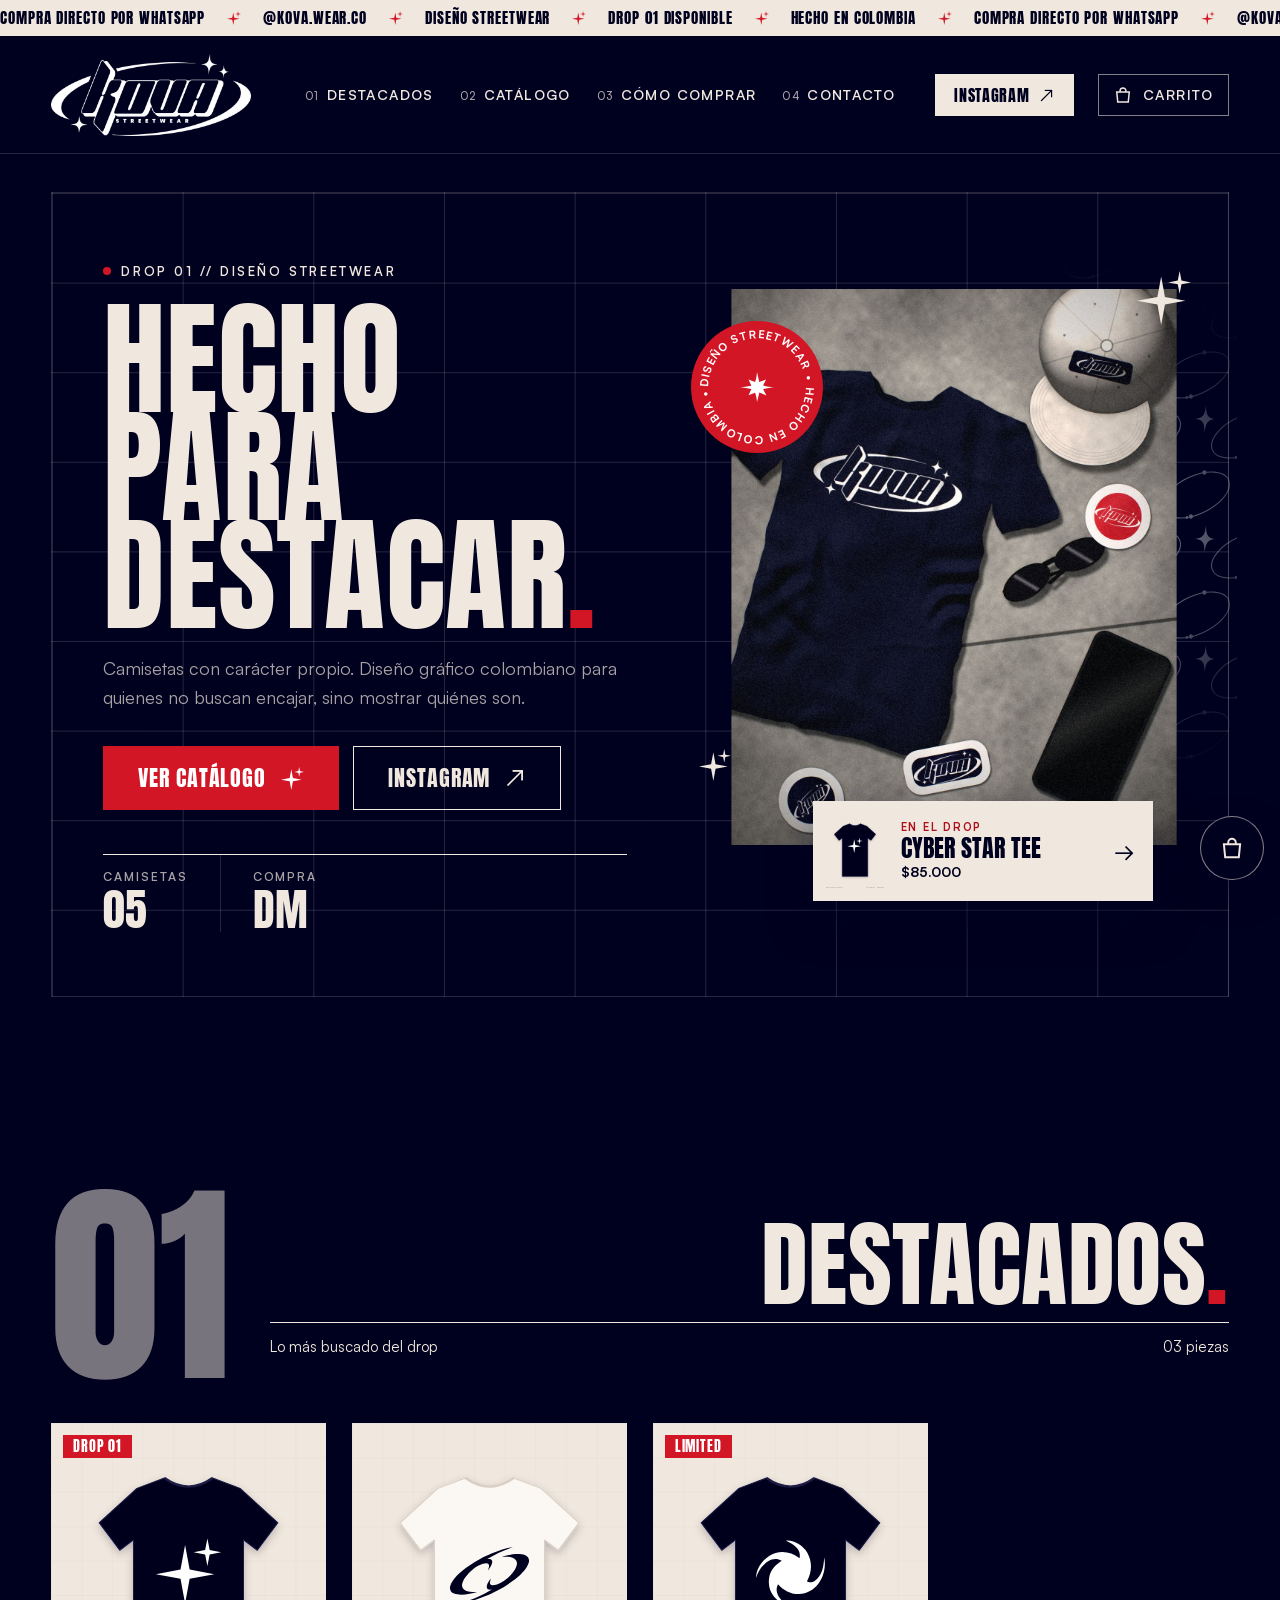
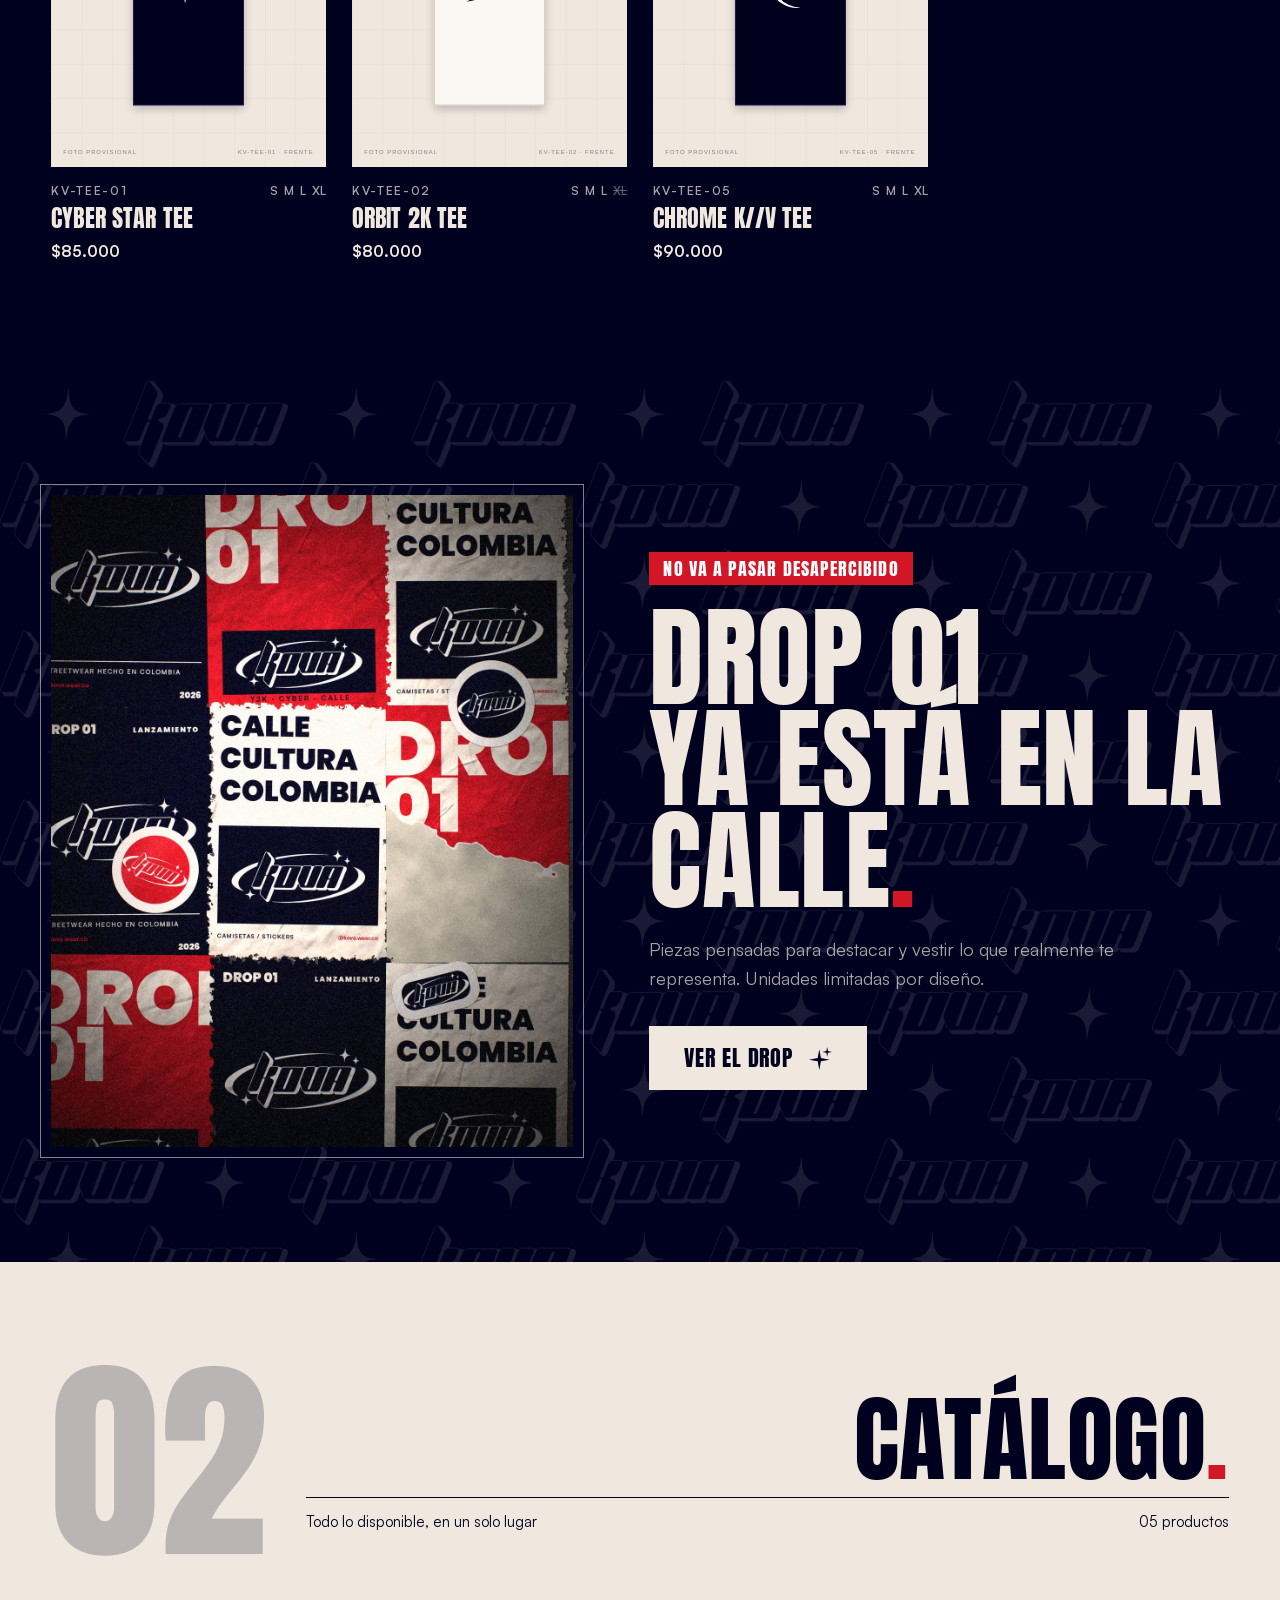
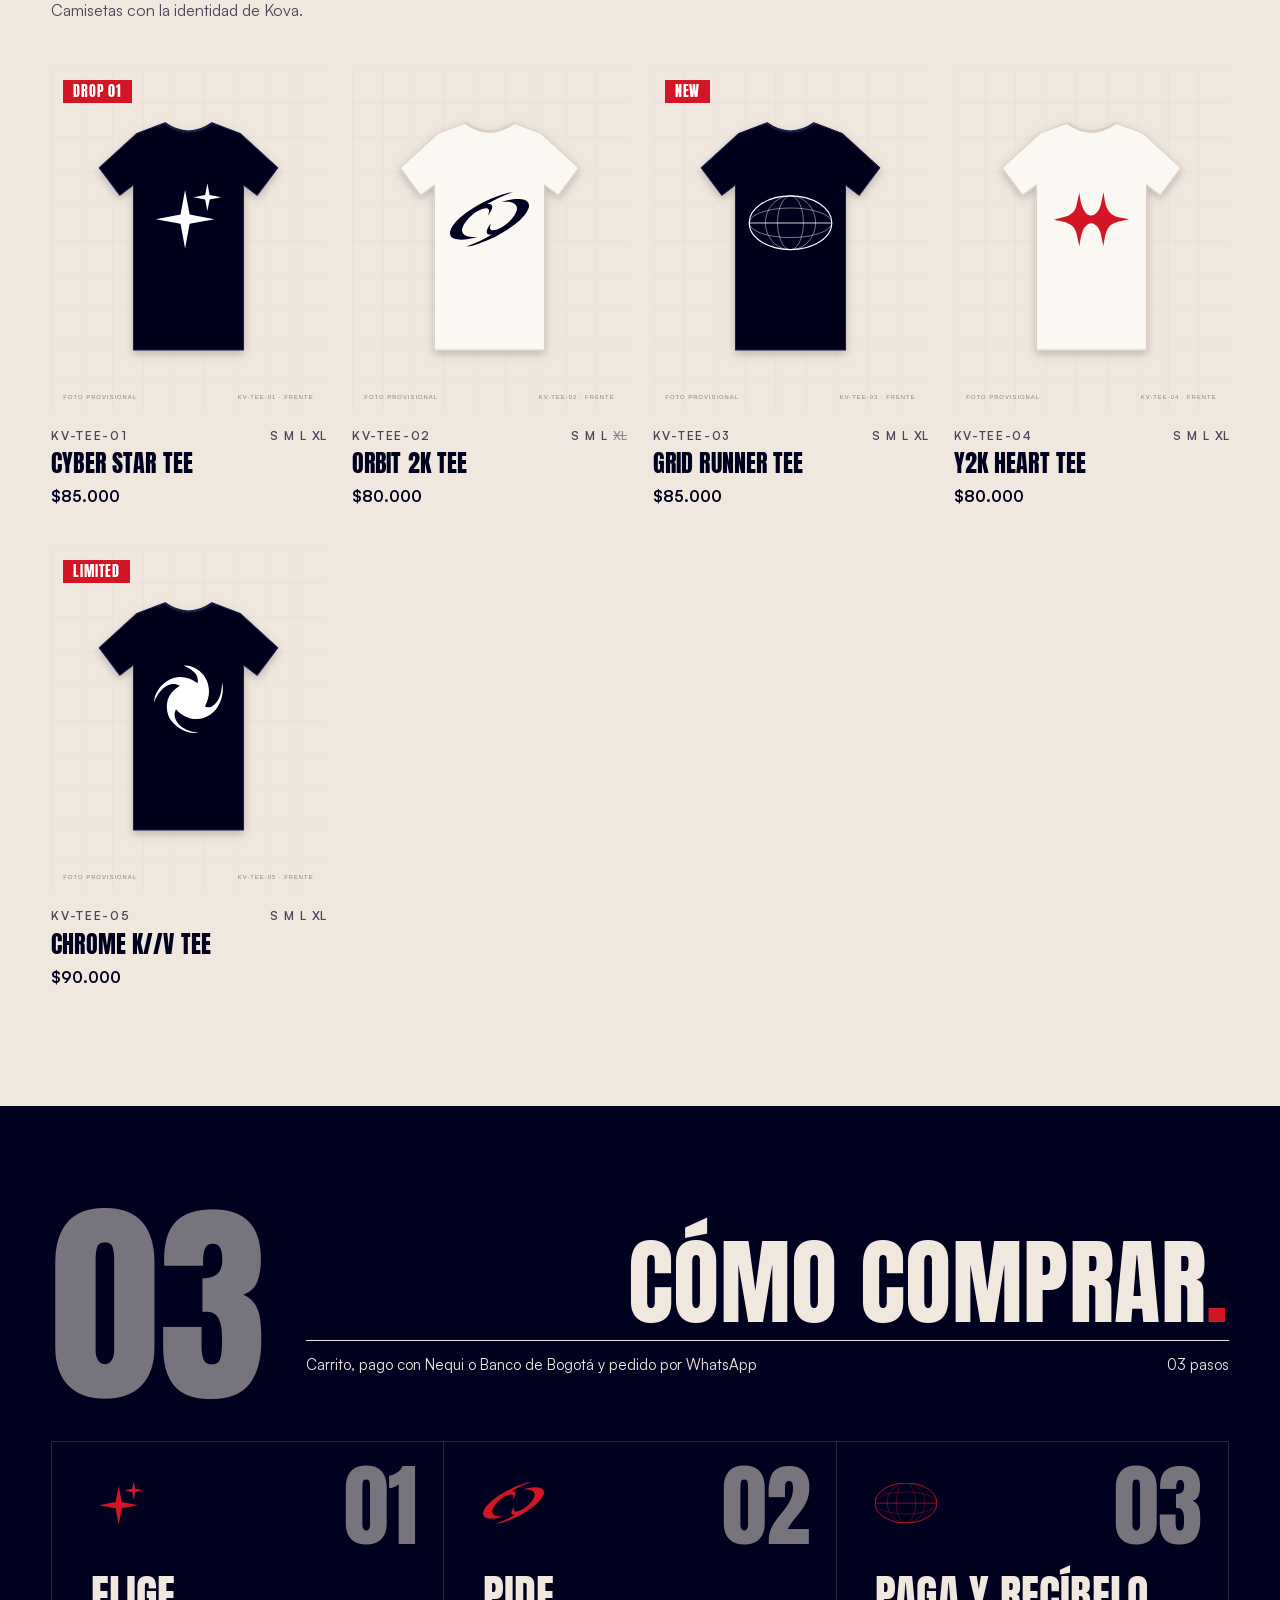
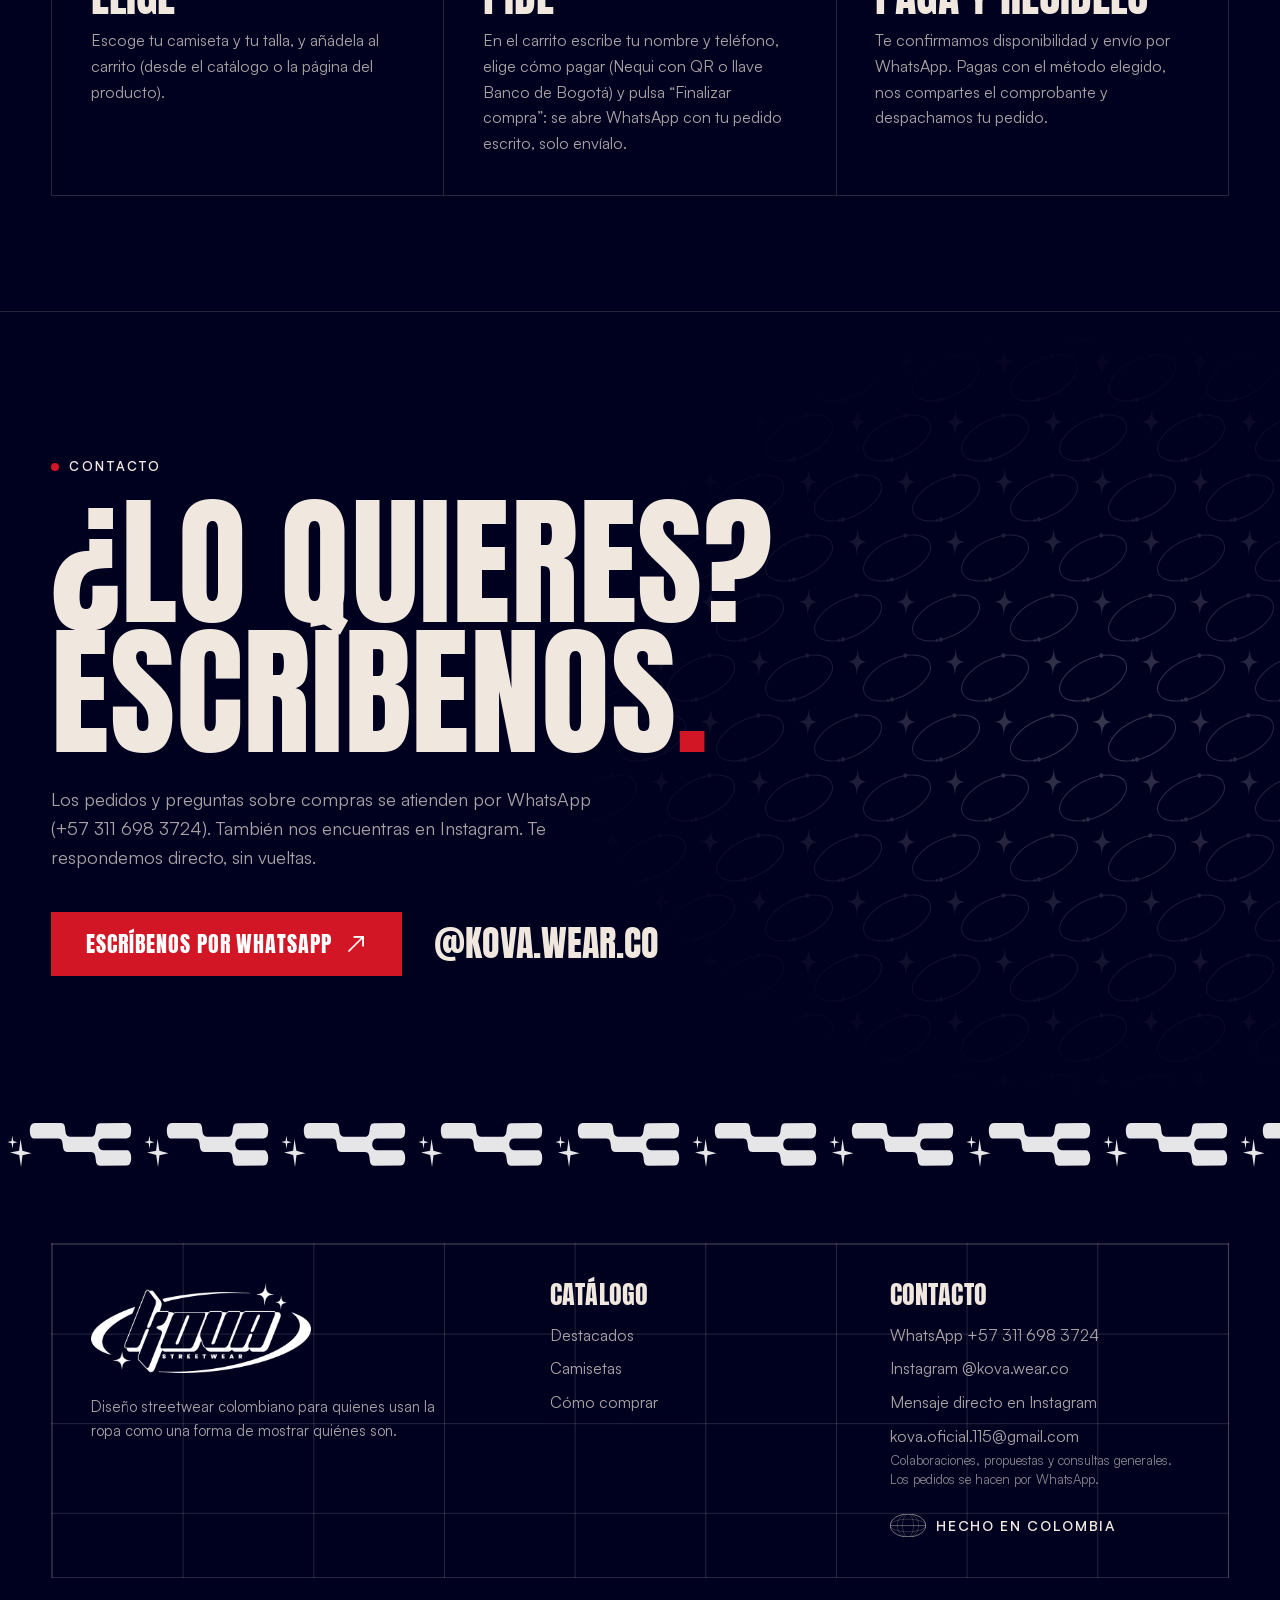
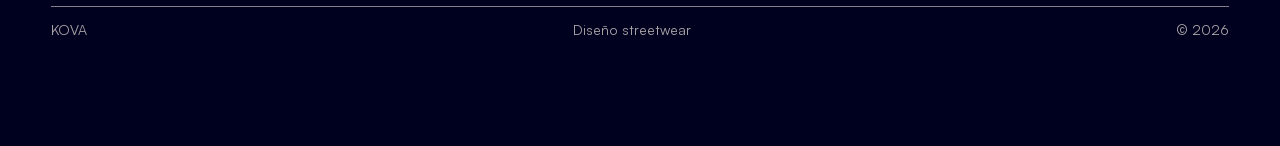
==== commit 8058de76: "Pedidos por WhatsApp Business con mensaje prellenado; Instagram solo como contacto - Finalizar compr" ====
--- a/kova-web 2/index.html
+++ b/kova-web 2/index.html
@@ -4,7 +4,7 @@
   <meta charset="utf-8">
   <meta name="viewport" content="width=device-width, initial-scale=1">
   <title>KOVA — Diseño streetwear</title>
-  <meta name="description" content="Catálogo de camisetas Kova. Diseño streetwear colombiano. Compra por Instagram.">
+  <meta name="description" content="Catálogo de camisetas Kova. Diseño streetwear colombiano. Compra por WhatsApp.">
   <meta name="theme-color" content="#00001f">
   <link rel="icon" href="assets/brand/favicon.png" type="image/png">
   <link rel="apple-touch-icon" href="assets/brand/apple-touch-icon.png">
--- a/kova-web 2/css/components.css
+++ b/kova-web 2/css/components.css
@@ -731,3 +731,65 @@
 /* ---------- Pie: correo de contacto ---------- */
 .footer__mail a { overflow-wrap: anywhere; }
 .footer__mail small { display: block; max-width: 32ch; margin-top: 2px; font-size: 13px; line-height: 1.45; color: var(--muted); opacity: .8; }
+
+/* ---------- Método de pago ---------- */
+.pay { min-width: 0; padding: 0; margin: 4px 0 14px; border: 0; }
+.pay legend { padding: 0; margin-bottom: 6px; }
+.pay__options { display: grid; grid-template-columns: 1fr 1fr; gap: 8px; }
+.pay__option { position: relative; cursor: pointer; }
+.pay__option input { position: absolute; opacity: 0; pointer-events: none; }
+.pay__option > span {
+  display: grid;
+  gap: 2px;
+  height: 100%;
+  padding: 10px 12px 9px 34px;
+  border: 1.5px solid var(--line-strong);
+  transition: border-color .2s, background-color .2s, color .2s;
+}
+.pay__option > span::before { content: ''; position: absolute; left: 12px; top: 14px; width: 12px; height: 12px; border-radius: 50%; border: 1.5px solid currentColor; }
+.pay__option strong { font-family: var(--f-display); font-weight: 400; font-size: 19px; line-height: 1.05; text-transform: uppercase; }
+.pay__option small { font-size: 12px; font-weight: 600; letter-spacing: .1em; text-transform: uppercase; color: var(--muted); }
+.pay__option:hover > span { border-color: var(--fg); }
+.pay__option input:checked + span { border-color: var(--fg); background: var(--fg); color: var(--bg); }
+.pay__option input:checked + span small { color: inherit; opacity: .7; }
+.pay__option input:checked + span::before { background: var(--scarlet); border-color: var(--scarlet); box-shadow: inset 0 0 0 2px var(--fg); }
+.pay__option input:focus-visible + span { outline: 2px solid var(--scarlet); outline-offset: 3px; }
+.pay.is-error .pay__option > span { border-color: var(--scarlet); }
+
+.pay-detail { display: flex; align-items: center; gap: 16px; margin-top: 12px; padding: 14px; border: 1px dashed var(--line-strong); }
+.pay-detail__qr { flex: none; width: 132px; padding: 0; margin: 0; background: var(--white); }
+.pay-detail__qr img { width: 100%; height: auto; image-rendering: pixelated; }
+.pay-detail__text { display: grid; gap: 4px; min-width: 0; font-size: 13px; color: var(--muted); }
+.pay-detail__text strong { font-size: 15px; color: var(--fg); }
+.pay-detail__label { font-size: 12px; font-weight: 700; letter-spacing: .14em; text-transform: uppercase; }
+.pay-detail__text .pay-detail__key { font-family: var(--f-display); font-weight: 400; font-size: 34px; line-height: 1; letter-spacing: .03em; font-variant-numeric: tabular-nums; }
+.pay-detail__link {
+  justify-self: start;
+  margin-top: 4px;
+  font-size: 12px;
+  font-weight: 700;
+  letter-spacing: .14em;
+  text-transform: uppercase;
+  color: var(--fg);
+  background: linear-gradient(var(--scarlet), var(--scarlet)) 0 100% / 100% 2px no-repeat;
+  padding-bottom: 3px;
+}
+.pay-detail__link:hover { color: var(--scarlet); }
+.notice-pay { margin: 16px 0 0; }
+.notice-pay:empty { display: none; }
+.notice-pay .pay-detail { margin-top: 6px; }
+.notice-pay .pay-detail__qr { width: 168px; }
+@media (max-width: 400px) {
+  .pay-detail--qr { flex-direction: column; align-items: flex-start; }
+  .pay-detail__qr { width: 160px; }
+}
+
+/* ---------- Aviso: el pedido se copia al portapapeles ---------- */
+.copy-hint { display: flex; gap: 12px; align-items: flex-start; margin-bottom: 12px; padding: 10px 12px; background: var(--arena); color: var(--navy); border-left: 4px solid var(--scarlet); font-size: 13px; line-height: 1.45; }
+.copy-hint strong { display: block; font-size: 14px; }
+/* Ícono de "copiar": dos hojas superpuestas. */
+.copy-hint__ico { position: relative; flex: none; width: 20px; height: 22px; margin-top: 2px; }
+.copy-hint__ico span { position: absolute; width: 13px; height: 16px; border: 2px solid var(--navy); background: var(--arena); }
+.copy-hint__ico span:first-child { left: 0; top: 0; }
+.copy-hint__ico span + span { left: 6px; top: 6px; border-color: var(--scarlet); }
+@media (max-width: 600px) { .copy-hint { font-size: 12.5px; padding: 9px 10px; } .copy-hint strong { font-size: 13px; } }
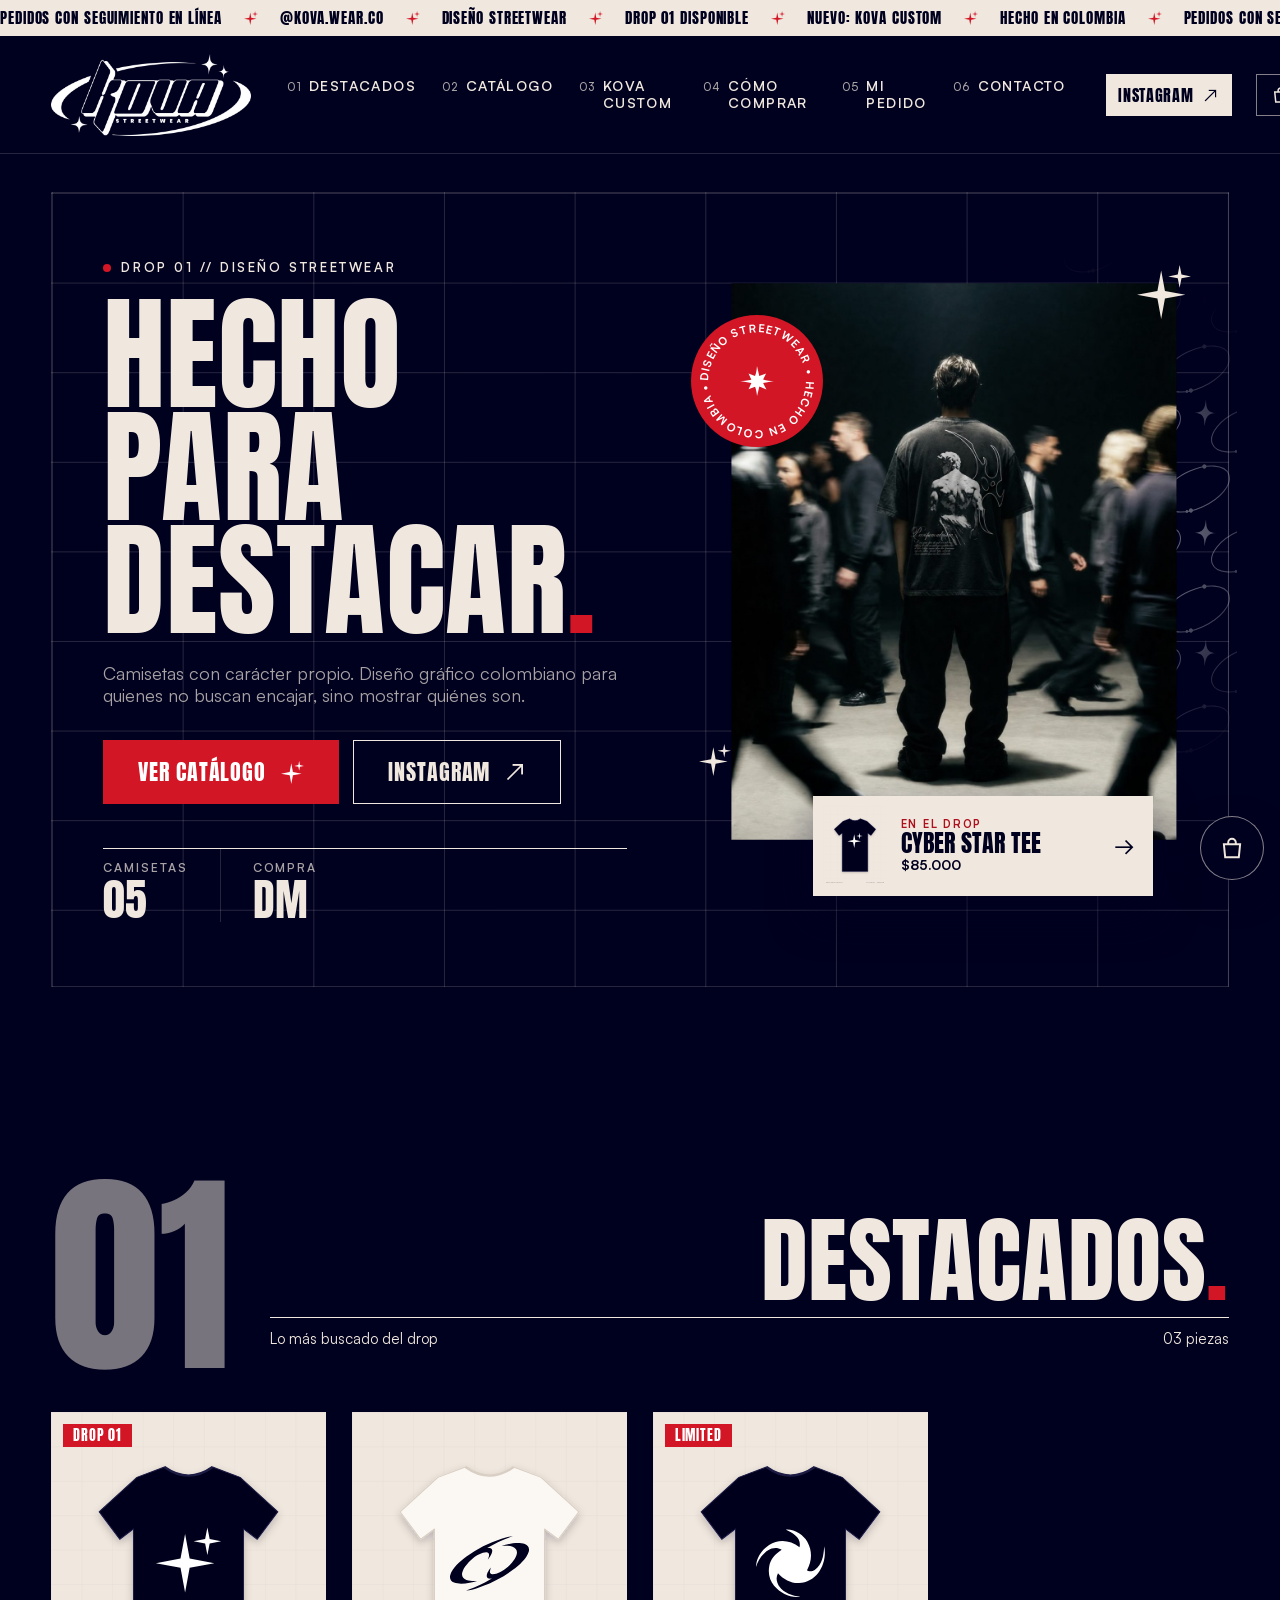
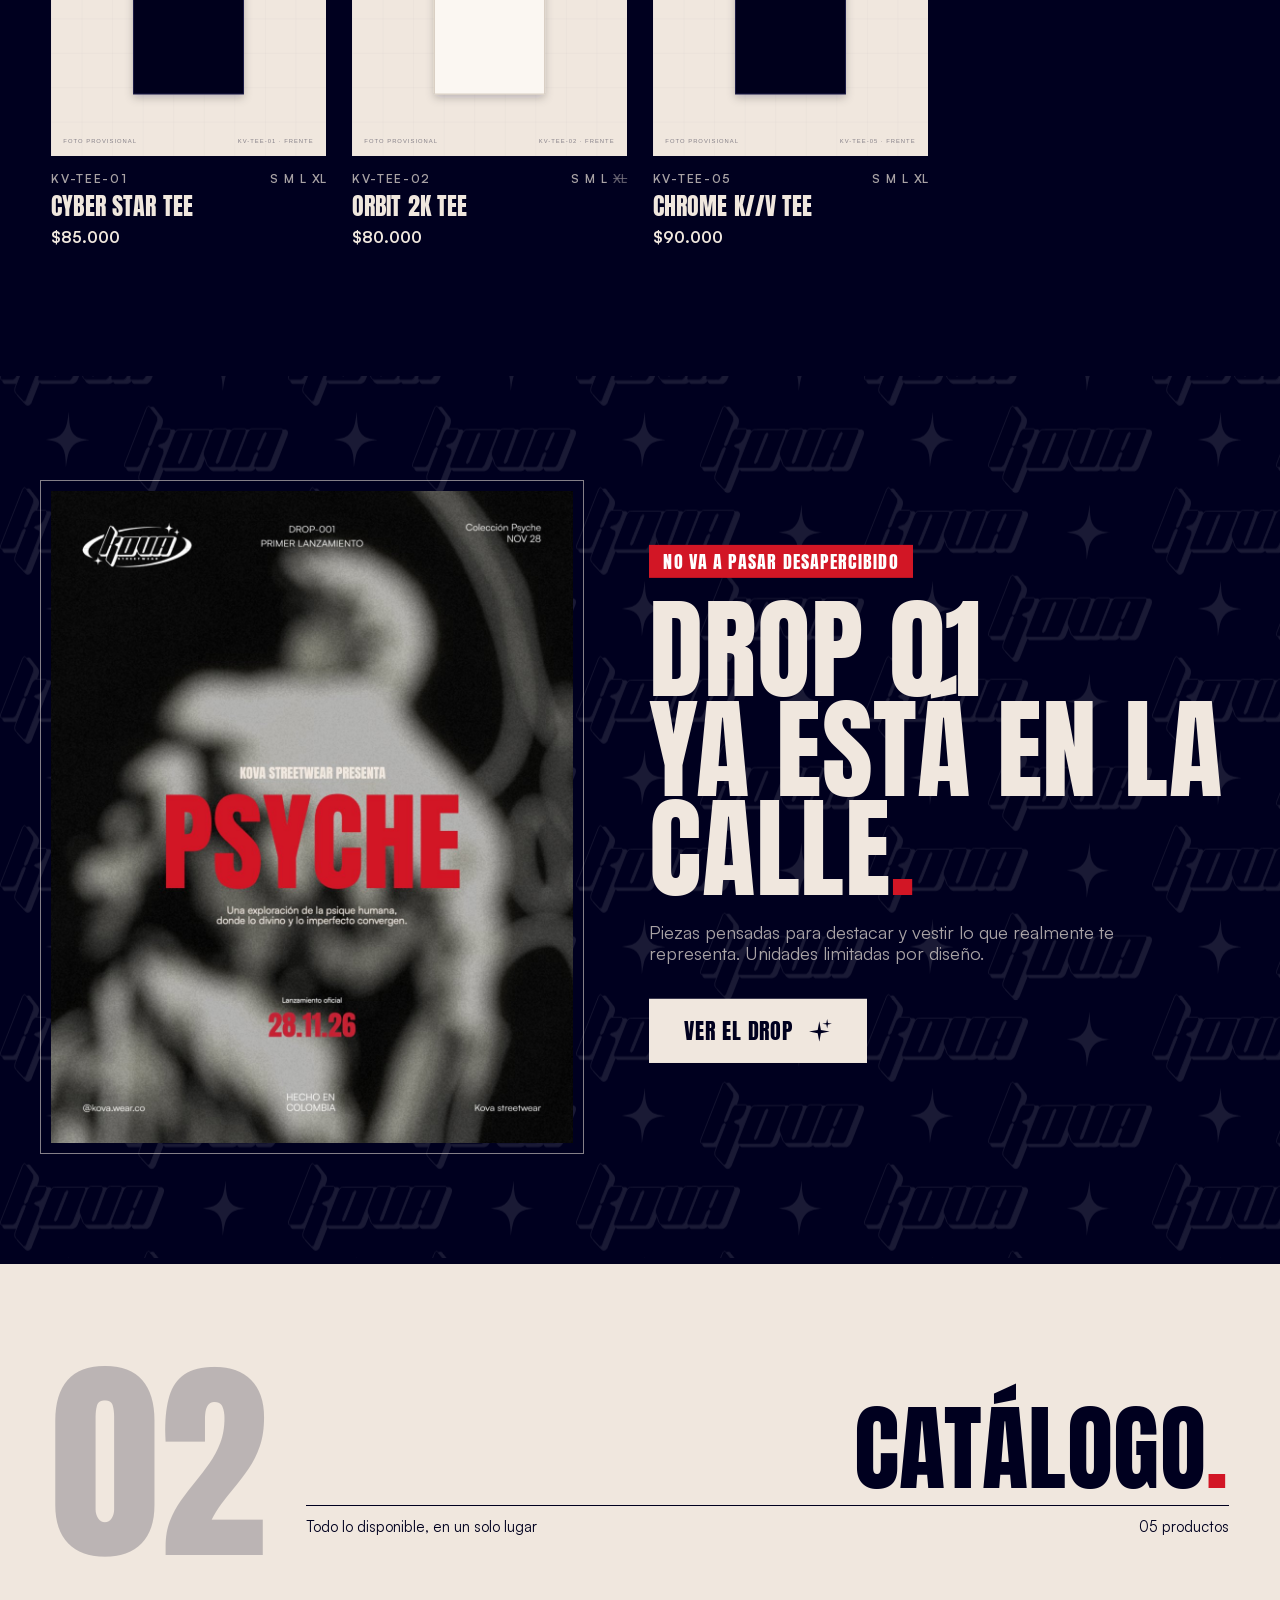
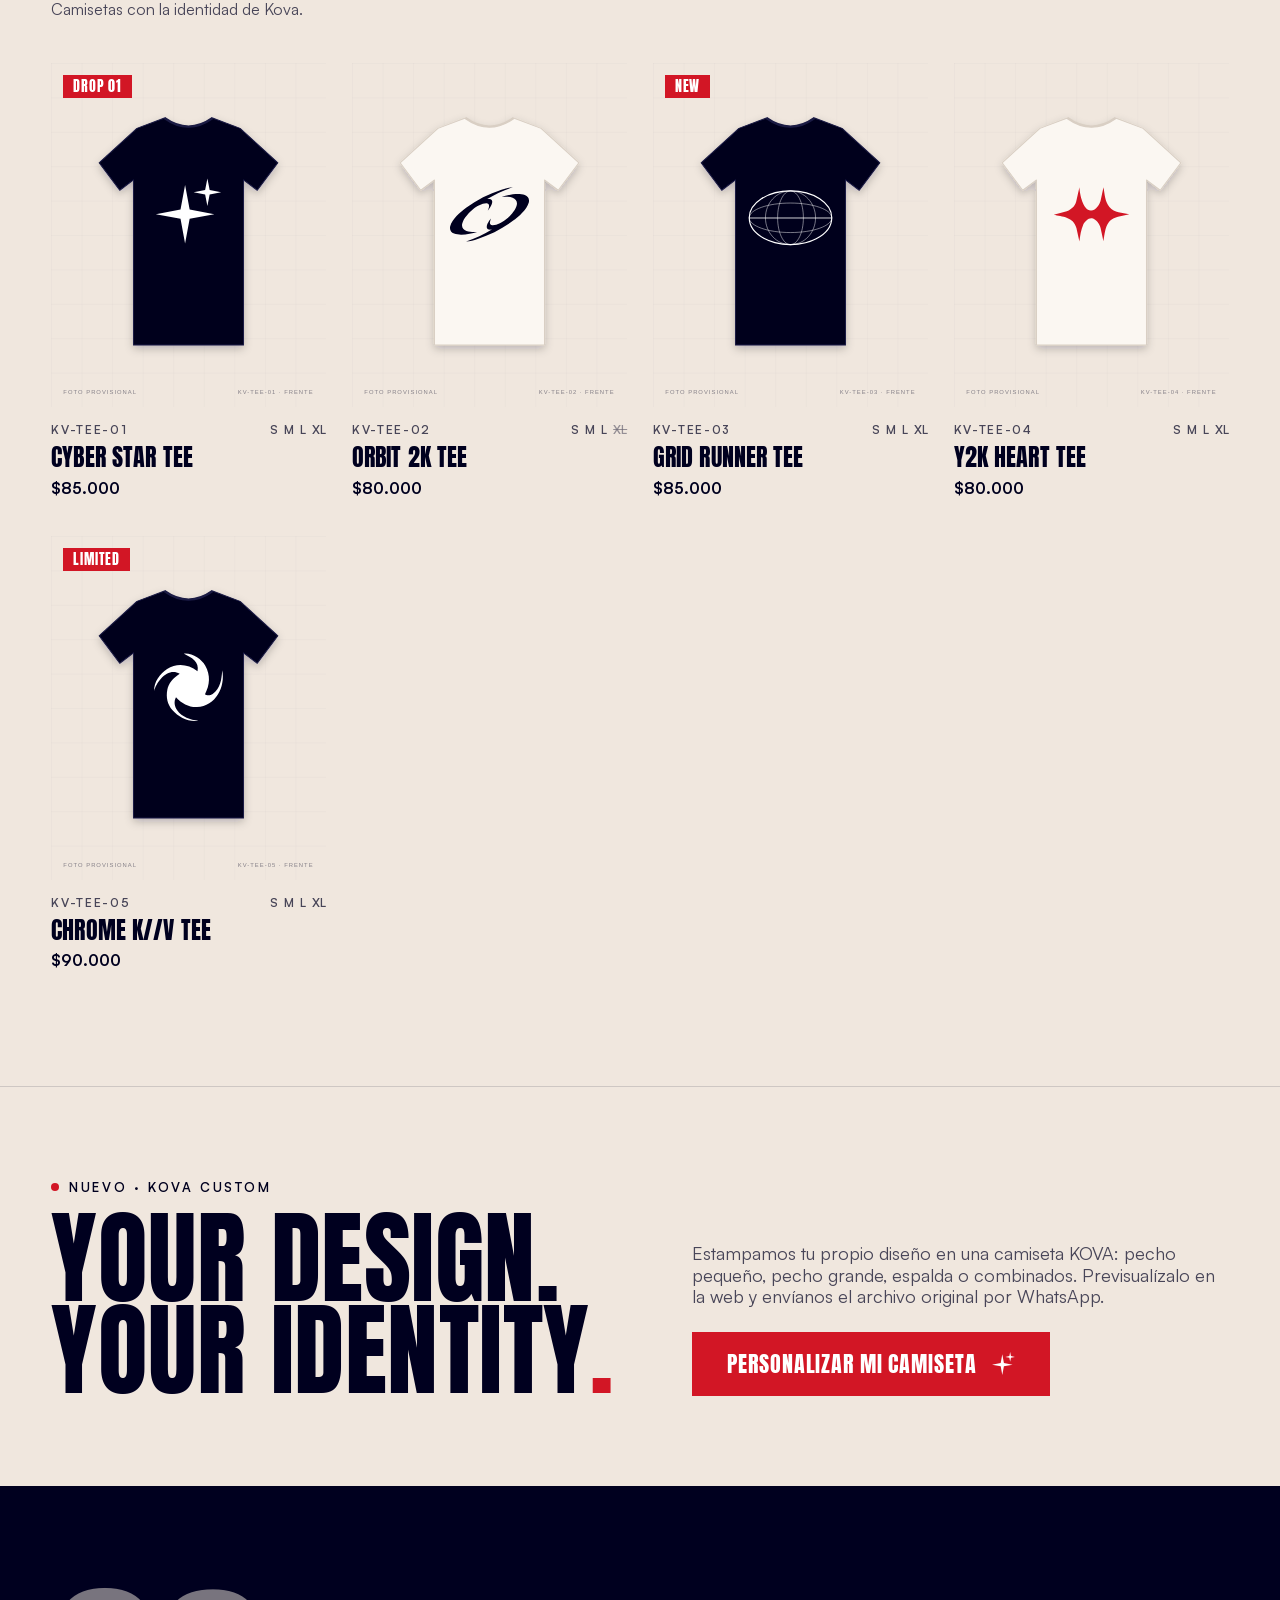
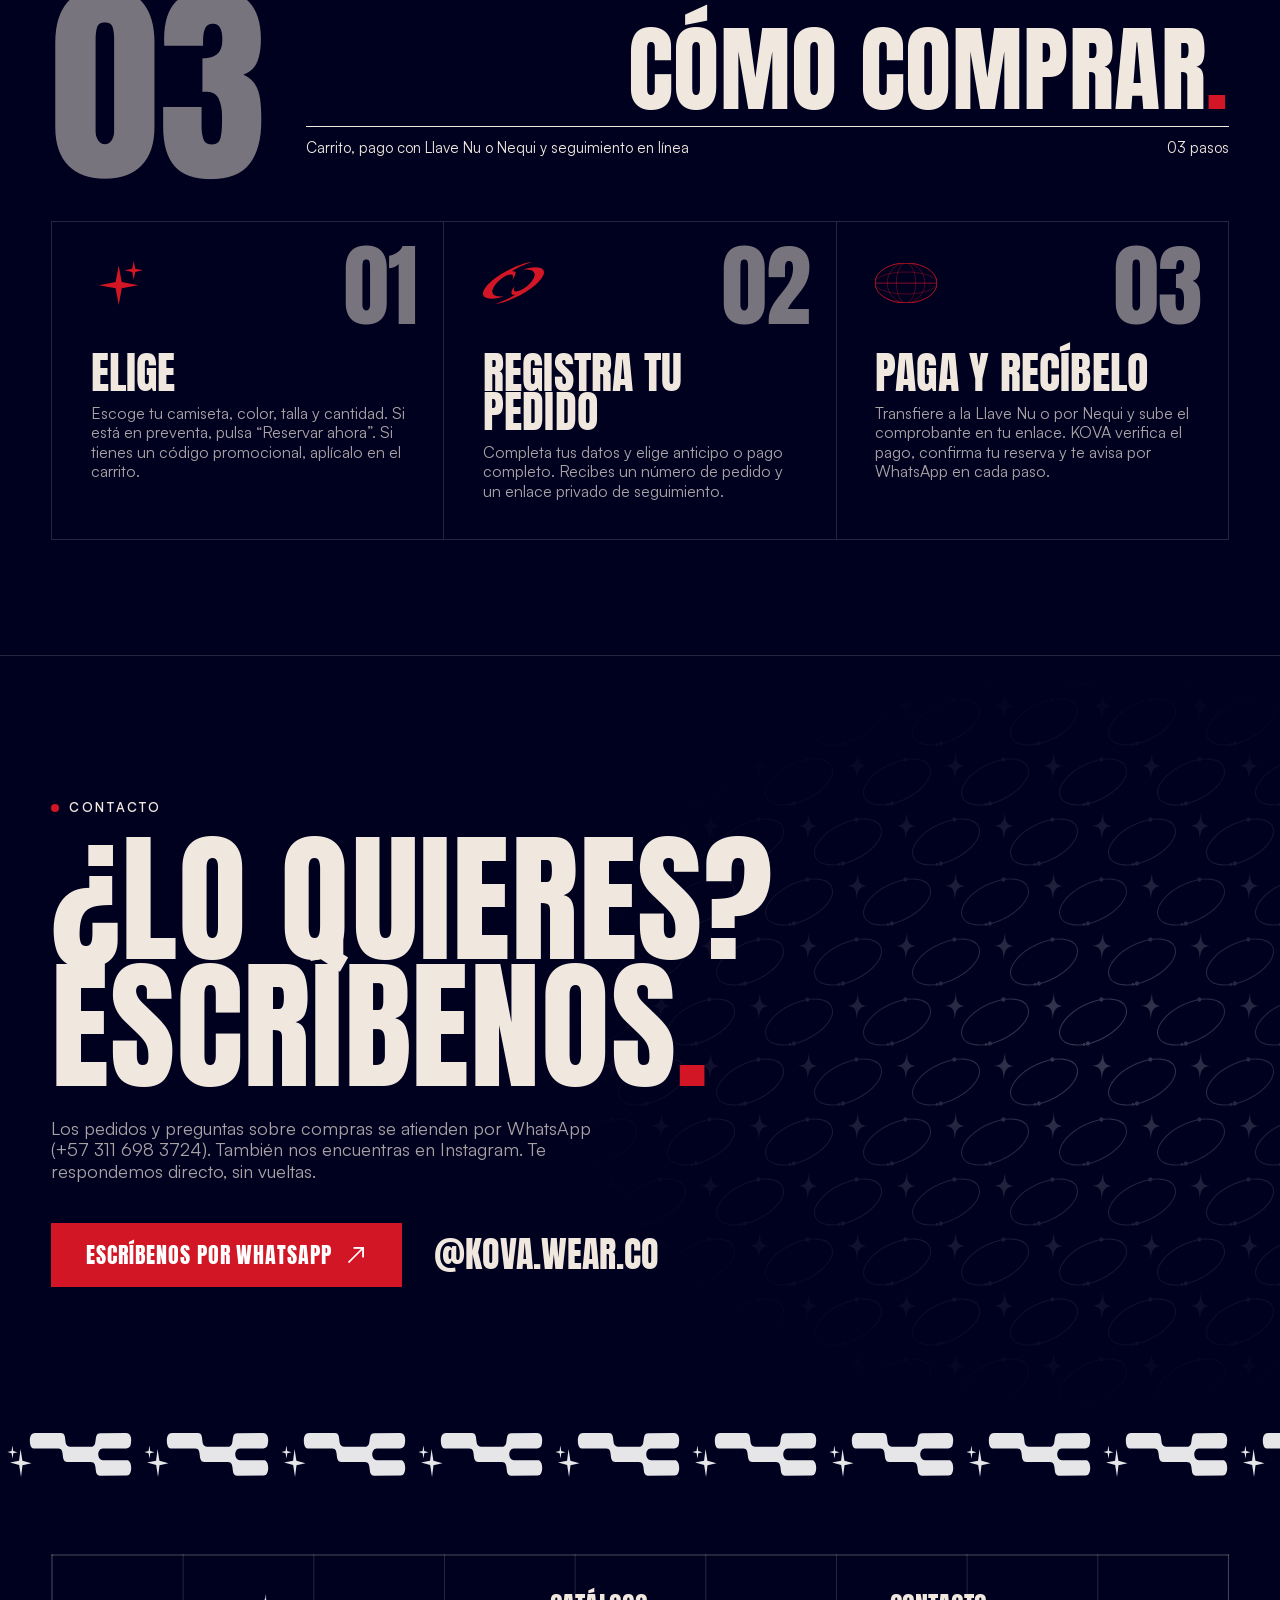
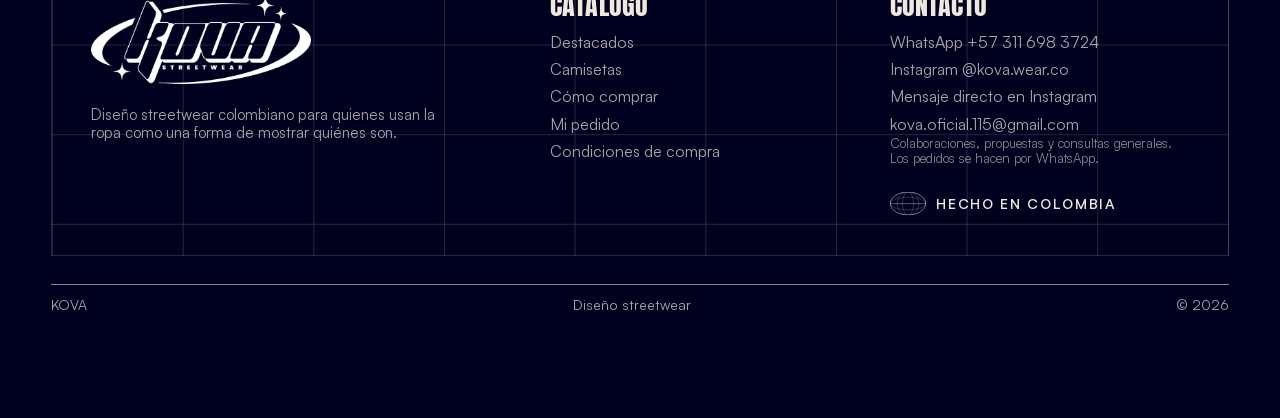
==== commit c9269fbe: "WIP: preventas, códigos promocionales, checkout y seguimiento (tienda + base de datos) Co-Authored-B" ====
--- a/kova-web 2/index.html
+++ b/kova-web 2/index.html
@@ -15,6 +15,7 @@
   <link rel="stylesheet" href="css/base.css">
   <link rel="stylesheet" href="css/components.css">
   <link rel="stylesheet" href="css/pages.css">
+  <link rel="stylesheet" href="css/shop.css">
   <script type="module" src="js/pages/home.js"></script>
 </head>
 <body>
--- a/kova-web 2/css/base.css
+++ b/kova-web 2/css/base.css
@@ -24,6 +24,10 @@
   --f-display: 'Kova Display', 'Anton', Impact, 'Arial Narrow', sans-serif;
   --f-body: 'Kova Body', system-ui, -apple-system, 'Segoe UI', sans-serif;
 
+  /* Interlineado (manual 1.1): Satoshi a 1.2 y titulares Anton compactos a 0.9, sin choques entre líneas. */
+  --lh-body: 1.2;
+  --lh-display: .9;
+
   --container: 1400px;
   --gutter: clamp(16px, 4vw, 56px);
   --cols: 9;                         /* el manual usa una retícula de 9 columnas */
@@ -47,7 +51,7 @@
   color: var(--arena);
   font-family: var(--f-body);
   font-size: 16px;
-  line-height: 1.6;
+  line-height: var(--lh-body);
   overflow-x: hidden;
   -webkit-font-smoothing: antialiased;
 }
@@ -61,7 +65,7 @@
 ::selection { background: var(--scarlet); color: var(--white); }
 
 /* Anton: titulares, destacados y subtítulos (3.1). Siempre en mayúsculas y compacta. */
-h1, h2, h3, .display { font-family: var(--f-display); font-weight: 400; line-height: .92; text-transform: uppercase; letter-spacing: .005em; }
+h1, h2, h3, .display { font-family: var(--f-display); font-weight: 400; line-height: var(--lh-display); text-transform: uppercase; letter-spacing: .005em; }
 /* El punto escarlata cierra los titulares, como en la pieza "YA CASI NOS VES." */
 .dot { color: var(--scarlet); }
 
@@ -124,6 +128,14 @@
 .skip { position: absolute; left: -999px; top: 8px; z-index: 200; background: var(--scarlet); color: var(--white); padding: 8px 12px; }
 .skip:focus { left: 8px; }
 .noscript { padding: 40px var(--gutter); text-align: center; }
+/* Mientras llega el catálogo (base de datos en línea), un destello discreto en lugar de una página vacía. */
+main:empty { min-height: 70vh; display: grid; place-items: center; }
+main:empty::before {
+  content: ''; width: 34px; height: 34px; background: var(--scarlet);
+  -webkit-mask: url('../assets/brand/icons/destellos.svg') center / contain no-repeat;
+  mask: url('../assets/brand/icons/destellos.svg') center / contain no-repeat;
+  animation: twinkle 1.6s var(--ease) infinite;
+}
 
 /* ---------- Botones ----------
  * Anton en mayúsculas, esquinas rectas como las piezas del manual.
--- a/kova-web 2/css/components.css
+++ b/kova-web 2/css/components.css
@@ -358,7 +358,7 @@
 .tile__top { display: flex; justify-content: space-between; align-items: center; font-size: 13px; font-weight: 600; letter-spacing: .14em; text-transform: uppercase; }
 .tile__top .tag { background: var(--arena); color: var(--navy); }
 .tile__bottom { display: flex; justify-content: space-between; align-items: flex-end; gap: 16px; padding-top: 14px; border-top: 1px solid var(--arena); }
-.tile__label { font-family: var(--f-display); font-size: clamp(48px, 7vw, 108px); line-height: .85; text-transform: uppercase; }
+.tile__label { font-family: var(--f-display); font-size: clamp(48px, 7vw, 108px); line-height: var(--lh-display); text-transform: uppercase; }
 .tile__cta { display: inline-flex; align-items: center; gap: 12px; font-size: 14px; font-weight: 600; letter-spacing: .14em; text-transform: uppercase; white-space: nowrap; }
 .tile__cta .ico { font-size: 22px; color: var(--scarlet); transition: transform .5s var(--ease-out); }
 .tile:hover img { transform: scale(1.06); }
@@ -694,14 +694,14 @@
 .field__error { display: flex; gap: 8px; align-items: baseline; font-size: 13px; font-weight: 600; }
 .field__error:empty { display: none; }
 .field__error::before { content: ''; flex: none; width: 7px; height: 7px; border-radius: 50%; background: var(--scarlet); transform: translateY(-1px); }
-.checkout-state { margin: 2px 0 14px; font-size: 13px; letter-spacing: .04em; text-transform: none; line-height: 1.4; }
+.checkout-state { margin: 2px 0 14px; font-size: 13px; letter-spacing: .04em; text-transform: none; line-height: var(--lh-body); }
 .checkout-state.is-error { font-weight: 700; }
 .checkout-state.is-error::before { animation: none; }
 
 /* ---------- Carrito vacío ---------- */
 .cart-empty { display: grid; justify-items: start; gap: 12px; padding: 28px 0 20px; }
 .cart-empty__ico { font-size: 52px; width: 1.4em; color: var(--scarlet); }
-.cart-empty__title { font-family: var(--f-display); font-size: 44px; line-height: .92; text-transform: uppercase; }
+.cart-empty__title { font-family: var(--f-display); font-size: 44px; line-height: var(--lh-display); text-transform: uppercase; }
 .cart-empty__text { color: var(--muted); max-width: 36ch; margin-bottom: 8px; }
 
 /* ---------- Aviso de compra iniciada (sobre el modal de contacto) ---------- */
@@ -730,7 +730,7 @@
 
 /* ---------- Pie: correo de contacto ---------- */
 .footer__mail a { overflow-wrap: anywhere; }
-.footer__mail small { display: block; max-width: 32ch; margin-top: 2px; font-size: 13px; line-height: 1.45; color: var(--muted); opacity: .8; }
+.footer__mail small { display: block; max-width: 32ch; margin-top: 2px; font-size: 13px; line-height: var(--lh-body); color: var(--muted); opacity: .8; }
 
 /* ---------- Método de pago ---------- */
 .pay { min-width: 0; padding: 0; margin: 4px 0 14px; border: 0; }
@@ -793,3 +793,28 @@
 .copy-hint__ico span:first-child { left: 0; top: 0; }
 .copy-hint__ico span + span { left: 6px; top: 6px; border-color: var(--scarlet); }
 @media (max-width: 600px) { .copy-hint { font-size: 12.5px; padding: 9px 10px; } .copy-hint strong { font-size: 13px; } }
+
+/* ---------- KOVA CUSTOM en el carrito y en el resumen final ---------- */
+.cart-line__media--custom { background: var(--arena); }
+.cart-line__media--custom img { object-fit: contain; }
+.cart-line__custom { font-size: 12px; color: var(--muted); line-height: 1.35; }
+.pay-detail__copy { justify-self: start; margin-top: 6px; }
+
+.notice-files { margin: 0 0 18px; padding: 16px; background: var(--arena); color: var(--navy); }
+.notice-files[hidden] { display: none; }
+.notice-files__title { display: flex; align-items: center; gap: 8px; font-family: var(--f-display); font-size: 24px; line-height: 1; text-transform: uppercase; margin-bottom: 8px; }
+.notice-files__title .ico { color: var(--scarlet); font-size: 18px; }
+.notice-files__text, .notice-files__tip { font-size: 14px; }
+.notice-files__tip { margin-top: 10px; font-size: 13px; opacity: .8; }
+.notice-files__list { display: grid; gap: 8px; margin: 12px 0 0; padding: 0; list-style: none; }
+.notice-file { display: grid; gap: 2px; padding: 10px 12px; border: 1.5px solid var(--navy); background: var(--white); }
+.notice-file__tag { justify-self: start; padding: 3px 8px 2px; background: var(--navy); color: var(--arena); font-size: 12px; font-weight: 700; letter-spacing: .14em; text-transform: uppercase; }
+.notice-file--back .notice-file__tag { background: var(--scarlet); color: var(--white); }
+.notice-file__zone { font-size: 13px; font-weight: 700; }
+.notice-file__name { font-size: 13px; overflow-wrap: anywhere; }
+.notice-message summary { cursor: pointer; margin: 0; }
+.notice-message[open] summary { margin-bottom: 4px; }
+.notice-after { margin-top: 12px; padding: 12px 14px; border: 1px solid var(--line-strong); font-size: 14px; color: var(--fg); }
+.notice-after[hidden], .notice-clear[hidden] { display: none; }
+/* El botón de enviar queda siempre a mano aunque el resumen sea largo. */
+.checkout-notice .modal__cta { position: sticky; bottom: 12px; z-index: 2; margin-top: 18px; box-shadow: 0 10px 30px rgb(0 0 31 / .55); }
--- a/kova-web 2/css/pages.css
+++ b/kova-web 2/css/pages.css
@@ -19,7 +19,7 @@
 .hero__title {
   margin-top: 22px;
   font-size: clamp(76px, 9.8vw, 156px);
-  line-height: .86;
+  line-height: var(--lh-display);
 }
 .hero__title > span { display: inline-block; animation: rise 1s var(--ease-out) both; }
 .hero__title > span:nth-child(2) { animation-delay: .08s; }
@@ -102,6 +102,11 @@
 .promo { position: relative; padding-block: clamp(64px, 9vw, 128px); overflow: hidden; }
 .promo__pattern { position: absolute; inset: 0; background: url('../assets/brand/patterns/kova.svg') 0 0 / 288px 169px; opacity: .1; }
 @media (max-width: 860px) { .promo__pattern { opacity: .06; } }
+/* Parallax (js/components/parallax.js): la foto queda más alta que su marco y se desliza dentro de él; el patrón
+ * de fondo va en sentido contrario. Sin JS o con «reducir movimiento» todo queda quieto y en su sitio. */
+.has-parallax .promo__pattern { inset: -12% 0; will-change: translate; }
+.has-parallax .promo__photo { position: relative; }
+.has-parallax .promo__photo img[data-parallax] { position: absolute; left: 0; top: -9%; height: 118%; will-change: translate; }
 .promo__inner { position: relative; display: grid; grid-template-columns: minmax(0, .9fr) minmax(0, 1fr); align-items: center; gap: clamp(32px, 6vw, 96px); }
 .promo__photo { aspect-ratio: 4 / 5; overflow: hidden; outline: 1px solid var(--line-strong); outline-offset: 10px; }
 .promo__photo img { width: 100%; height: 100%; object-fit: cover; transition: transform 1.2s var(--ease-out); }
@@ -111,7 +116,7 @@
 .promo__copy p { max-width: 42ch; font-size: 18px; color: var(--muted); margin-bottom: 34px; }
 @media (max-width: 860px) {
   .promo__inner { grid-template-columns: 1fr; }
-  .promo__photo { aspect-ratio: 4 / 3; outline-offset: 6px; }
+  .promo__photo { outline-offset: 6px; }
   .promo__copy .btn { width: 100%; }
 }
 
@@ -349,3 +354,11 @@
   .cartpage .cart-line:first-child { border-top: 1px solid var(--fg); }
   .cartpage__empty .btn { width: 100%; }
 }
+
+/* ---------- Banda KOVA CUSTOM en la portada ---------- */
+.custom-band { padding-block: clamp(48px, 7vw, 96px); border-top: 1px solid var(--line); }
+.custom-band__inner { display: grid; grid-template-columns: minmax(0, 1.1fr) minmax(0, 1fr); gap: clamp(24px, 4vw, 64px); align-items: end; }
+.custom-band__title { font-size: clamp(56px, 8vw, 128px); margin-top: 16px; }
+.custom-band__copy { display: grid; justify-items: start; gap: 24px; }
+.custom-band__copy p { font-size: 18px; color: var(--muted); max-width: 46ch; }
+@media (max-width: 860px) { .custom-band__inner { grid-template-columns: minmax(0, 1fr); } }
--- a/kova-web 2/css/shop.css
+++ b/kova-web 2/css/shop.css
@@ -0,0 +1,221 @@
+/*
+ * TIENDA · Preventas, códigos promocionales, checkout y seguimiento.
+ * Usa las variables, tipografías y componentes de base.css / components.css (Manual de marca):
+ * azul marino #00001F, arena #F0E7DE, escarlata #D21625; Anton (display) + Satoshi (texto).
+ */
+
+.sr-only { position: absolute; width: 1px; height: 1px; padding: 0; margin: -1px; overflow: hidden; clip: rect(0 0 0 0); white-space: nowrap; border: 0; }
+.spin { display: inline-block; width: 16px; height: 16px; border: 2px solid currentColor; border-right-color: transparent; border-radius: 50%; animation: kv-spin .7s linear infinite; vertical-align: middle; }
+@keyframes kv-spin { to { transform: rotate(360deg); } }
+@media (prefers-reduced-motion: reduce) { .spin { animation-duration: 2s; } }
+
+/* Etiqueta de preventa: contorno escarlata, distinta de las etiquetas de drop. */
+.tag--pre { background: var(--navy); color: var(--arena); box-shadow: inset 0 0 0 1.5px var(--scarlet); }
+.s-navy .tag--pre { background: var(--scarlet); color: var(--white); box-shadow: none; }
+.tag--pre.tag--out { background: var(--arena); color: var(--navy); box-shadow: inset 0 0 0 1.5px var(--navy); }
+.card__deposit { display: block; margin-top: 2px; font-family: var(--f-body); font-size: 12px; font-weight: 600; letter-spacing: .04em; color: var(--muted); }
+a.card__add { text-decoration: none; }
+
+/* ---------- Ficha de producto: bloque de preventa ---------- */
+.preorder { margin: 6px 0 22px; padding: clamp(18px, 3vw, 26px); border: 1px solid var(--line); position: relative; }
+.preorder::before { content: ''; position: absolute; inset: 0 auto 0 0; width: 3px; background: var(--scarlet); }
+.preorder__eyebrow { display: flex; align-items: center; gap: 10px; font-size: 12px; font-weight: 700; letter-spacing: .16em; text-transform: uppercase; color: var(--muted); }
+.preorder__title { margin: 10px 0 14px; font-size: clamp(28px, 3vw, 40px); line-height: var(--lh-display); }
+.preorder__facts { display: grid; grid-template-columns: repeat(auto-fit, minmax(150px, 1fr)); gap: 0; border-top: 1px solid var(--line); }
+.preorder__facts > div { padding: 10px 12px 10px 0; border-bottom: 1px solid var(--line); }
+.preorder__facts dt { font-size: 11px; font-weight: 700; letter-spacing: .16em; text-transform: uppercase; color: var(--muted); }
+.preorder__facts dd { margin-top: 4px; font-family: var(--f-display); font-size: 22px; line-height: 1.05; font-variant-numeric: tabular-nums; }
+.preorder__notice { display: flex; gap: 10px; margin-top: 14px; font-size: 14px; line-height: 1.45; }
+.preorder__notice .ico { flex: none; font-size: 18px; color: var(--scarlet); }
+.preorder__terms { margin-top: 12px; font-size: 14px; }
+.preorder__terms summary { cursor: pointer; font-weight: 700; text-decoration: underline; text-underline-offset: 3px; }
+.preorder__terms p { margin-top: 8px; color: var(--muted); line-height: 1.5; }
+
+.countdown { display: inline-flex; align-items: baseline; gap: 12px; margin-bottom: 14px; padding: 8px 14px; background: var(--fg); color: var(--bg); }
+.countdown__label { font-size: 11px; font-weight: 700; letter-spacing: .18em; text-transform: uppercase; }
+.countdown__val { font-family: var(--f-display); font-size: 30px; line-height: 1; font-variant-numeric: tabular-nums; letter-spacing: .02em; }
+
+.pdp__qty { display: flex; align-items: center; justify-content: space-between; gap: 16px; margin: 4px 0 18px; }
+.pdp__qty .qty { grid-area: auto; }
+.qty__input { width: 52px; border: 0; border-inline: 1px solid var(--line); background: transparent; color: inherit; text-align: center; -moz-appearance: textfield; appearance: textfield; }
+.qty__input::-webkit-outer-spin-button, .qty__input::-webkit-inner-spin-button { -webkit-appearance: none; margin: 0; }
+.qty__btn { min-width: 44px; min-height: 44px; }
+
+/* ---------- Carrito: preventa y código promocional ---------- */
+.cart-line__pre { display: flex; flex-wrap: wrap; align-items: center; gap: 8px; font-size: 12px; font-weight: 600; color: var(--muted); }
+.cart-line__pre .tag { font-size: 12px; padding: 4px 8px 3px; }
+
+.promo { margin: 14px 0 6px; }
+.promo__label { display: block; margin-bottom: 6px; font-size: 13px; font-weight: 600; color: var(--muted); }
+.promo__row { display: flex; }
+.promo__row[hidden], .promo__applied[hidden] { display: none; }
+.promo__input { flex: 1; text-transform: uppercase; letter-spacing: .08em; }
+.promo__input::placeholder { text-transform: none; letter-spacing: 0; }
+.promo__apply { flex: none; min-width: 108px; height: 50px; margin-left: -1.5px; }
+.promo.is-error .promo__input { border-color: var(--scarlet); }
+.promo__applied { display: flex; flex-wrap: wrap; align-items: center; justify-content: space-between; gap: 10px; padding: 10px 12px; border: 1.5px dashed var(--fg); animation: kv-pop .35s var(--ease-out); }
+.promo__chip { display: inline-flex; align-items: center; gap: 8px; font-weight: 700; font-variant-numeric: tabular-nums; }
+.promo__chip b { font-family: var(--f-display); font-weight: 400; font-size: 20px; letter-spacing: .06em; }
+.promo__chip .ico { color: var(--scarlet); }
+.promo__remove { font-size: 13px; font-weight: 600; text-decoration: underline; text-underline-offset: 3px; min-height: 44px; }
+.promo__msg { min-height: 1.2em; margin-top: 6px; font-size: 13px; font-weight: 600; color: var(--muted); }
+.promo__msg:empty { min-height: 0; margin: 0; }
+.promo__msg.is-error { color: var(--scarlet); }
+.s-navy .promo__msg.is-error { color: #ff7b85; }
+.promo__msg.is-ok::before { content: '✓ '; color: var(--scarlet); }
+@keyframes kv-pop { from { transform: scale(.97); opacity: 0; } to { transform: none; opacity: 1; } }
+
+.cart-sum .cart-sum__promo dt, .cart-sum .cart-sum__promo dd { color: var(--scarlet); }
+.s-navy .cart-sum .cart-sum__promo dt, .s-navy .cart-sum .cart-sum__promo dd { color: #ff7b85; }
+.cart-sum .cart-sum__now { padding: 12px 10px; margin: 6px -10px 0; background: var(--fg); color: var(--bg); border: 0; }
+.cart-sum .cart-sum__now dt { color: inherit; }
+.cart-sum .cart-sum__now dd { font-family: var(--f-display); font-weight: 400; font-size: 26px; line-height: 1; }
+.cart-sum dd small, .cart-sum dt small { font-size: 11px; font-weight: 600; letter-spacing: .04em; text-transform: none; opacity: .75; }
+.cart-sum__note { margin: 10px 0 14px; line-height: 1.45; }
+.cart-sum__note.is-error { color: #ff7b85; font-weight: 600; }
+.cart-trust { display: flex; gap: 10px; margin-top: 12px; font-size: 13px; line-height: 1.45; color: var(--muted); }
+.cart-trust .ico { flex: none; font-size: 20px; width: 1.4em; color: var(--fg); }
+
+/* ---------- Checkout ---------- */
+.checkout__grid { display: grid; grid-template-columns: minmax(0, 1fr) minmax(340px, 440px); gap: clamp(24px, 4vw, 56px); align-items: start; }
+.checkout__steps { display: grid; gap: clamp(18px, 3vw, 28px); }
+.co-step { margin: 0; padding: clamp(18px, 3vw, 28px); border: 1px solid var(--line); min-width: 0; }
+.co-step__title { display: flex; align-items: baseline; gap: 12px; padding: 0 8px; margin-left: -8px; font-family: var(--f-display); font-size: clamp(26px, 3vw, 36px); line-height: 1; text-transform: uppercase; }
+.co-step__num { font-size: .6em; color: var(--scarlet); }
+.co-two { display: grid; grid-template-columns: 1fr 1fr; gap: 0 14px; }
+.co-two > .field, .co-two > div > .field { margin-bottom: 14px; }
+.field__hint { font-size: 12.5px; color: var(--muted); }
+.checkout .field__error, .orderpage .field__error { color: var(--scarlet-deep); }
+.checkout .field.is-error .field__input { box-shadow: 0 0 0 3px rgb(210 22 37 / .12); }
+.checkout textarea.field__input { height: auto; min-height: 92px; padding: 12px 14px; line-height: 1.45; resize: vertical; }
+[data-address-wrap][hidden] { display: none; }
+
+.co-options { display: grid; gap: 8px; }
+.co-options--plan { grid-template-columns: 1fr 1fr; }
+.co-option { position: relative; cursor: pointer; }
+.co-option input { position: absolute; opacity: 0; pointer-events: none; }
+.co-option > span { display: grid; gap: 3px; min-height: 60px; padding: 12px 14px 11px 40px; border: 1.5px solid var(--line-strong); transition: border-color .2s, background-color .2s, color .2s; }
+.co-option > span::before { content: ''; position: absolute; left: 14px; top: 16px; width: 14px; height: 14px; border-radius: 50%; border: 1.5px solid currentColor; transition: background-color .2s; }
+.co-option strong { font-family: var(--f-display); font-weight: 400; font-size: 20px; line-height: 1.05; text-transform: uppercase; }
+.co-option small { font-size: 13px; font-weight: 500; color: var(--muted); line-height: 1.35; }
+.co-option:hover > span { border-color: var(--fg); }
+.co-option input:checked + span { border-color: var(--fg); background: var(--fg); color: var(--bg); }
+.co-option input:checked + span small { color: inherit; opacity: .75; }
+.co-option input:checked + span::before { background: var(--scarlet); border-color: var(--scarlet); box-shadow: inset 0 0 0 2px var(--bg); }
+.co-option input:focus-visible + span { outline: 2px solid var(--scarlet); outline-offset: 3px; }
+.field.is-error .co-option > span { border-color: var(--scarlet); }
+
+.co-paynote, .co-mixed { display: flex; gap: 10px; margin-top: 12px; font-size: 13.5px; line-height: 1.5; color: var(--muted); }
+.co-paynote .ico, .co-mixed .ico { flex: none; font-size: 20px; width: 1.4em; color: var(--scarlet); }
+.co-mixed { padding: 12px 14px; border: 1.5px dashed var(--line-strong); color: var(--fg); }
+
+.checkout__summary { position: sticky; top: calc(var(--header-h) + 24px); padding: clamp(22px, 3vw, 32px); border-left: 1px solid var(--line); border-top: 1px solid var(--line); --row: 64px; --cols: 6; }
+.co-lines { display: grid; gap: 0; margin: 6px 0 4px; }
+.co-lines li { display: flex; justify-content: space-between; gap: 14px; padding: 10px 0; border-bottom: 1px solid var(--line); font-weight: 600; font-variant-numeric: tabular-nums; }
+.co-lines__name { display: grid; gap: 3px; }
+.co-lines__name .tag { font-size: 11px; padding: 3px 6px 2px; justify-self: start; }
+.co-lines small { font-size: 12px; font-weight: 500; color: var(--muted); }
+.co-lines s { display: block; font-size: 12px; color: var(--muted); text-align: right; }
+[data-quote] { transition: opacity .2s; }
+[data-quote].is-loading { opacity: .55; }
+.co-error { padding: 12px 14px; border: 1.5px solid #ff7b85; font-size: 14px; line-height: 1.45; }
+.co-legal { display: grid; gap: 10px; margin: 16px 0 14px; }
+.co-check { display: flex; gap: 10px; align-items: flex-start; font-size: 13.5px; line-height: 1.45; cursor: pointer; }
+.co-check input { flex: none; width: 20px; height: 20px; margin-top: 1px; accent-color: var(--scarlet); }
+.co-check a { text-decoration: underline; text-underline-offset: 3px; }
+.co-legal .field__error { color: #ff7b85; }
+.co-submit.is-loading { pointer-events: none; opacity: .8; }
+.co-state { min-height: 1.3em; margin-top: 10px; font-size: 13.5px; font-weight: 600; color: var(--muted); }
+.co-state.is-error { color: #ff7b85; }
+
+/* ---------- Esqueletos de carga ---------- */
+.skel { position: relative; overflow: hidden; background: var(--line); }
+.skel::after { content: ''; position: absolute; inset: 0; transform: translateX(-100%); background: linear-gradient(90deg, transparent, rgb(240 231 222 / .18), transparent); animation: kv-shimmer 1.3s infinite; }
+.s-arena .skel::after { background: linear-gradient(90deg, transparent, rgb(255 255 255 / .55), transparent); }
+@keyframes kv-shimmer { to { transform: translateX(100%); } }
+@media (prefers-reduced-motion: reduce) { .skel::after { animation: none; } }
+.skel--sum { height: 210px; margin-top: 12px; }
+.skel--title { height: 64px; width: min(520px, 80%); margin-bottom: 24px; }
+.skel--block { height: 180px; margin-bottom: 18px; }
+
+/* ---------- Seguimiento del pedido ---------- */
+.o-banner { display: flex; gap: clamp(14px, 3vw, 28px); padding: clamp(20px, 4vw, 40px); margin-bottom: clamp(24px, 4vw, 44px); border-left: 1px solid var(--line); border-top: 1px solid var(--line); animation: kv-pop .45s var(--ease-out); }
+.o-banner__ico { flex: none; font-size: 44px; color: var(--scarlet); }
+.o-banner__title { margin: 10px 0 12px; font-size: clamp(34px, 5vw, 64px); line-height: var(--lh-display); }
+.o-banner p { line-height: 1.5; max-width: 62ch; }
+.o-banner__save { margin-top: 10px; padding-top: 10px; border-top: 1px solid var(--line); font-size: 14px; }
+.o-copy { color: inherit; font-weight: 700; text-decoration: underline; text-underline-offset: 3px; min-height: 32px; }
+.o-grid { display: grid; grid-template-columns: minmax(0, 1fr) minmax(320px, 420px); gap: clamp(24px, 4vw, 56px); align-items: start; }
+.o-main { display: grid; gap: 18px; }
+.o-card { padding: clamp(18px, 3vw, 28px); border: 1px solid var(--line); }
+.o-card__title { margin-bottom: 14px; font-size: clamp(26px, 3vw, 36px); line-height: 1; }
+.o-status { display: flex; flex-wrap: wrap; gap: 12px 28px; margin-bottom: 18px; }
+.o-status > div { display: grid; gap: 6px; }
+.o-status__k { font-size: 11px; font-weight: 700; letter-spacing: .16em; text-transform: uppercase; color: var(--muted); }
+.o-pill { display: inline-flex; align-items: center; gap: 7px; padding: 6px 10px 5px; font-size: 12px; font-weight: 700; letter-spacing: .1em; text-transform: uppercase; border: 1.5px solid currentColor; }
+.o-pill::before { content: ''; width: 7px; height: 7px; border-radius: 50%; background: currentColor; }
+.o-pill--ok { background: var(--navy); color: var(--arena); border-color: var(--navy); }
+.o-pill--ok::before { background: #6be29b; }
+.o-pill--warn { color: var(--navy); }
+.o-pill--warn::before { background: #e6a700; }
+.o-pill--bad { color: var(--scarlet-deep); }
+.s-navy .o-pill--warn { color: var(--arena); }
+.s-navy .o-pill--bad { color: #ff7b85; }
+.o-steps { display: grid; grid-template-columns: repeat(7, 1fr); gap: 0; margin: 4px 0 14px; counter-reset: s; }
+.o-steps li { position: relative; display: grid; justify-items: center; gap: 8px; text-align: center; font-size: 11px; font-weight: 700; letter-spacing: .06em; text-transform: uppercase; color: var(--muted); }
+.o-steps li::before { content: ''; position: absolute; top: 7px; left: -50%; width: 100%; height: 2px; background: var(--line); z-index: 0; }
+.o-steps li:first-child::before { display: none; }
+.o-steps__dot { position: relative; z-index: 1; width: 16px; height: 16px; border-radius: 50%; border: 2px solid var(--line-strong); background: var(--bg); transition: background-color .3s; }
+.o-steps li.is-done, .o-steps li.is-current { color: var(--fg); }
+.o-steps li.is-done::before, .o-steps li.is-current::before { background: var(--fg); }
+.o-steps li.is-done .o-steps__dot { background: var(--fg); border-color: var(--fg); }
+.o-steps li.is-current .o-steps__dot { background: var(--scarlet); border-color: var(--scarlet); box-shadow: 0 0 0 5px rgb(210 22 37 / .18); }
+.o-ended { display: grid; gap: 8px; justify-items: start; margin-bottom: 12px; }
+.o-note { margin-top: 10px; font-size: 14.5px; line-height: 1.5; }
+.o-pay__amount { display: flex; justify-content: space-between; align-items: baseline; gap: 12px; padding: 12px 14px; margin-bottom: 14px; background: var(--navy); color: var(--arena); }
+.o-pay__amount span { font-size: 12px; font-weight: 700; letter-spacing: .16em; text-transform: uppercase; }
+.o-pay__amount b { font-family: var(--f-display); font-weight: 400; font-size: 34px; line-height: 1; }
+.o-pay .pay-detail { margin-bottom: 16px; }
+.o-upload { display: grid; margin-top: 8px; padding-top: 16px; border-top: 1px solid var(--line); }
+.o-upload__file { height: auto; padding: 12px; }
+.o-upload__hint { margin-top: 10px; font-size: 12.5px; color: var(--muted); }
+.o-history { display: grid; gap: 0; }
+.o-history li { display: grid; gap: 3px; padding: 10px 0 10px 18px; border-left: 2px solid var(--line); position: relative; }
+.o-history li::before { content: ''; position: absolute; left: -5px; top: 15px; width: 8px; height: 8px; border-radius: 50%; background: var(--scarlet); }
+.o-history time { font-size: 12px; font-weight: 600; color: var(--muted); }
+.o-history span { font-size: 14px; color: var(--muted); }
+.o-side { position: sticky; top: calc(var(--header-h) + 24px); display: grid; gap: 12px; padding: clamp(22px, 3vw, 32px); border-left: 1px solid var(--line); border-top: 1px solid var(--line); --row: 64px; --cols: 6; }
+.o-pays { display: grid; gap: 8px; }
+.o-pays li { display: flex; flex-wrap: wrap; align-items: center; justify-content: space-between; gap: 6px; font-size: 14px; font-weight: 600; }
+.o-pays small { flex-basis: 100%; color: #ff7b85; font-weight: 500; }
+.o-files, .o-legal { font-size: 13px; line-height: 1.45; color: var(--muted); }
+.o-legal a { text-decoration: underline; text-underline-offset: 3px; }
+.o-mine { display: grid; gap: 0; border-top: 1px solid var(--line); }
+.o-mine a { display: flex; align-items: center; gap: 18px; padding: 18px 4px; border-bottom: 1px solid var(--line); transition: background-color .2s, padding .2s; }
+.o-mine a:hover { background: rgb(0 0 31 / .04); padding-left: 12px; }
+.o-mine b { font-family: var(--f-display); font-weight: 400; font-size: 26px; }
+.o-mine span:not(.btn__arrow) { flex: 1; color: var(--muted); font-weight: 600; }
+.o-error { display: grid; gap: 14px; justify-items: start; }
+
+/* ---------- Condiciones ---------- */
+.legal__draft { padding: 12px 14px; margin-bottom: 22px; border: 1.5px dashed var(--scarlet); font-weight: 600; }
+.legal__toc ol { display: flex; flex-wrap: wrap; gap: 8px 18px; margin-bottom: 28px; font-weight: 600; }
+.legal__toc a { text-decoration: underline; text-underline-offset: 3px; }
+.legal__sec { max-width: 78ch; padding: 22px 0; border-top: 1px solid var(--line); scroll-margin-top: calc(var(--header-h) + 20px); }
+.legal__sec h2 { margin-bottom: 12px; font-size: clamp(28px, 3vw, 40px); }
+.legal__sec p { margin-bottom: 10px; line-height: 1.6; }
+.legal__updated { margin-top: 18px; font-size: 13px; color: var(--muted); }
+
+@media (max-width: 1100px) {
+  .checkout__grid, .o-grid { grid-template-columns: 1fr; }
+  .checkout__summary, .o-side { position: static; }
+}
+@media (max-width: 640px) {
+  .co-two, .co-options--plan { grid-template-columns: 1fr; }
+  .co-step { padding: 18px 14px; }
+  .o-steps { grid-template-columns: 1fr; gap: 10px; }
+  .o-steps li { grid-template-columns: 16px 1fr; justify-items: start; text-align: left; font-size: 12px; }
+  .o-steps li::before { display: none; }
+  .o-banner { flex-direction: column; }
+  .countdown__val { font-size: 26px; }
+}
